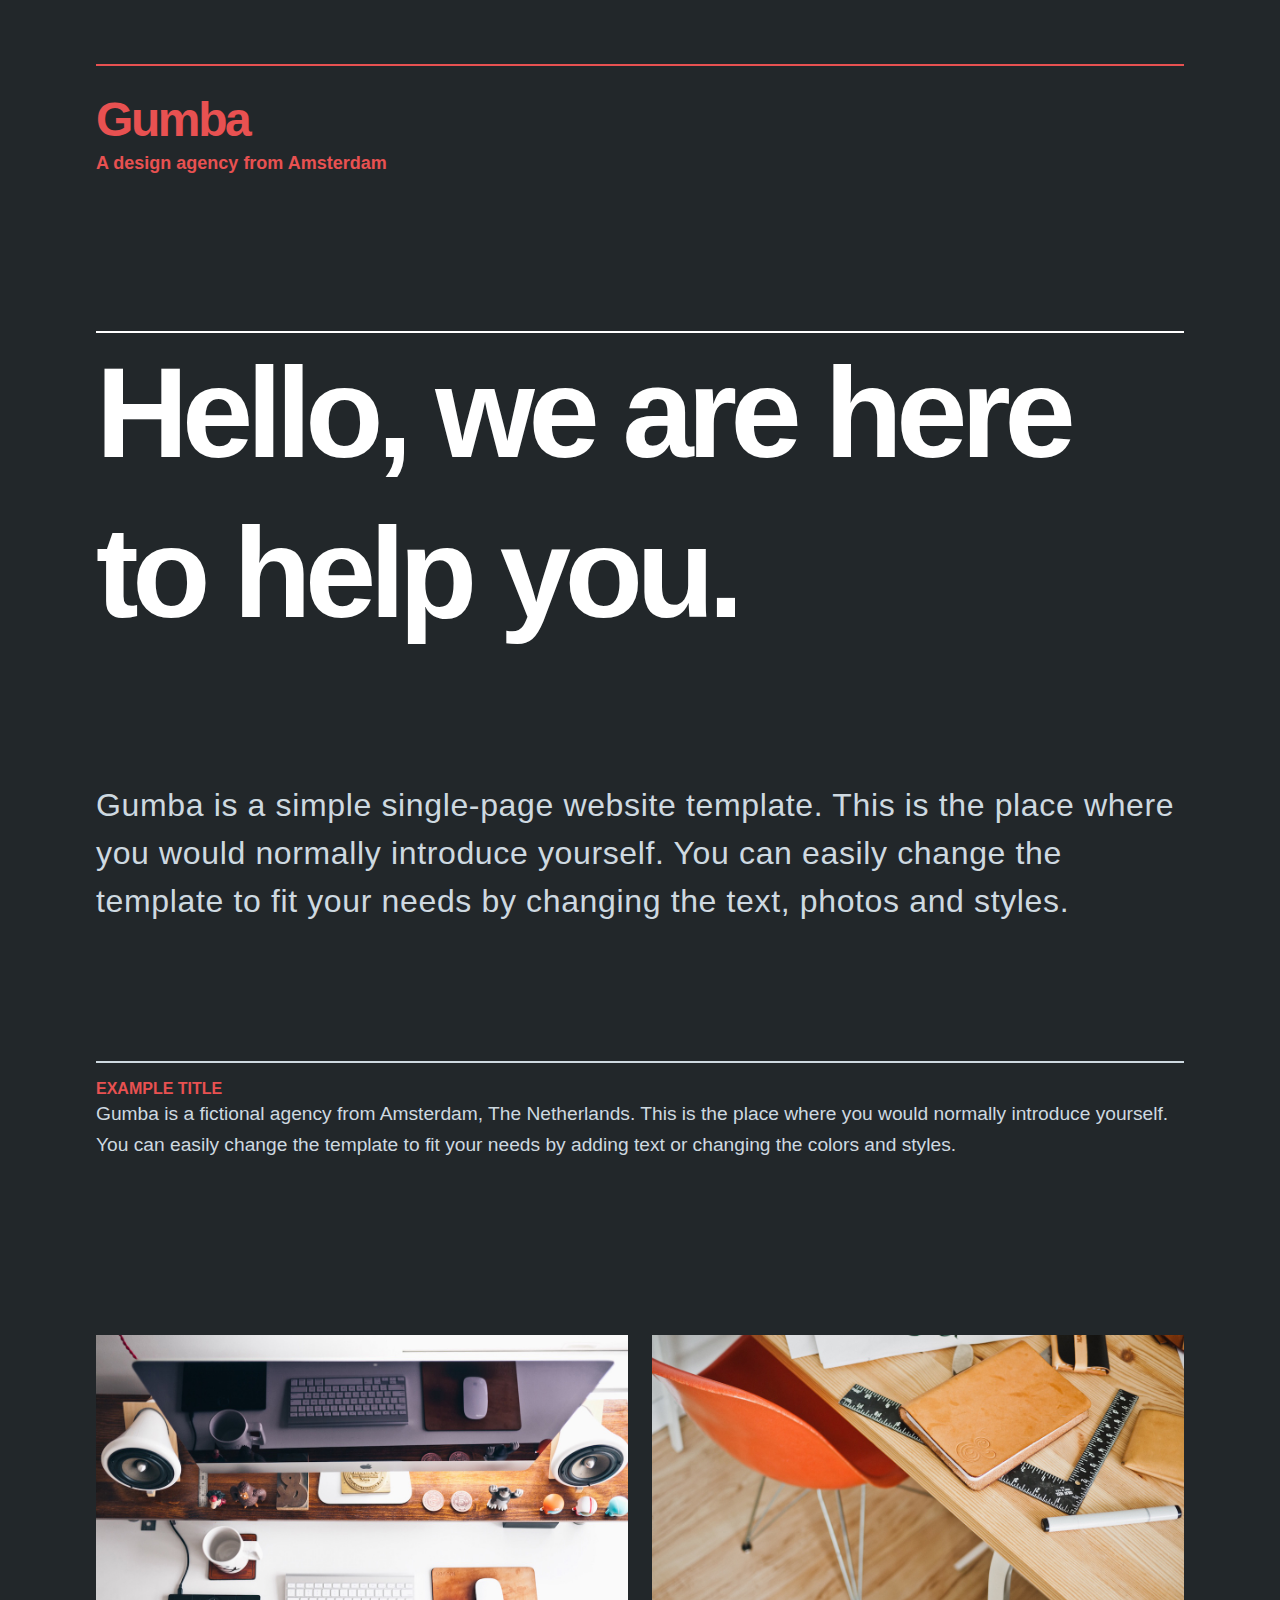
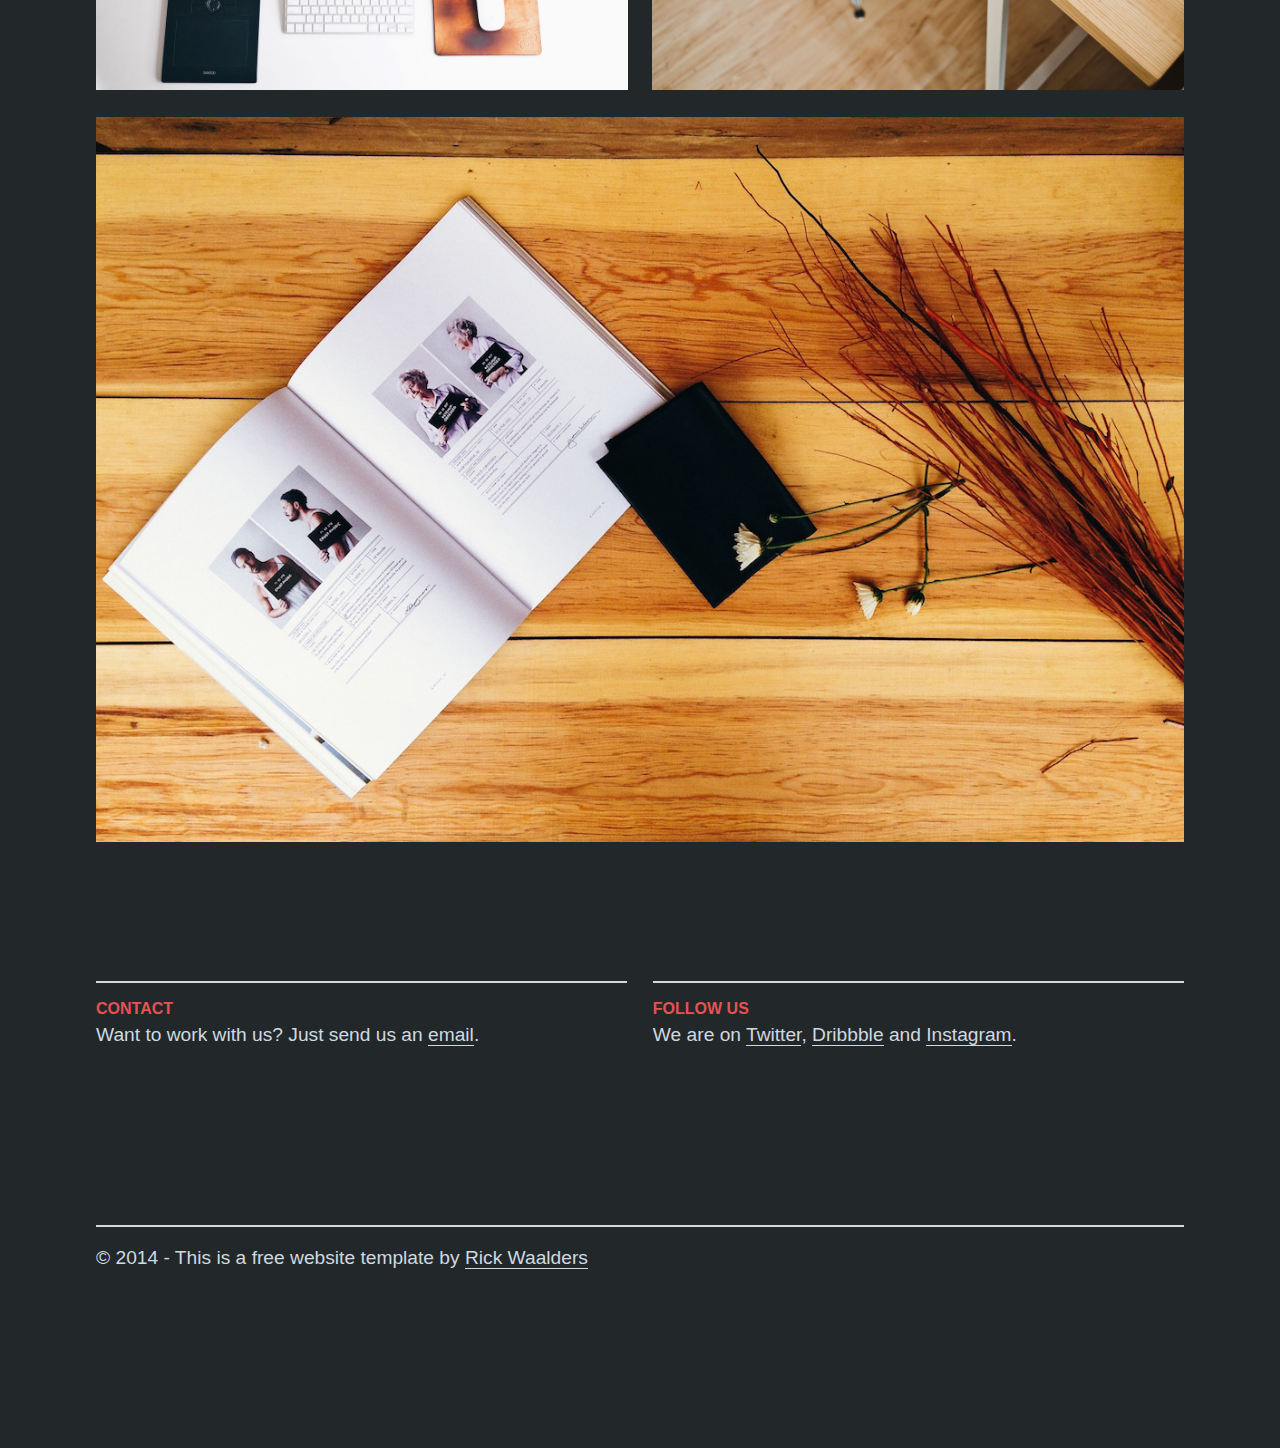
==== index.html @ 5d05beeb "testing out gh-pages" ====
<!doctype html>
<html>
<head>
	<meta charset="utf-8">
	<meta http-equiv="X-UA-Compatible" content="IE=edge">
	<meta name="viewport" content="width=device-width, initial-scale=1.0">

	<link rel="shortcut icon" href="img/favicon.ico"> 
	<link rel="stylesheet" href="css/vendor/fluidbox.min.css">
	<link rel="stylesheet" href="css/main.css">

	<title>Gumba Template</title>

</head>
<body>


	<header>

		<div id="logo-container">
			<div id="logo"><a href="/">Gumba</a></div>
			<div id="subtitle">A design agency from Amsterdam</div>
		</div>
<!-- 		<nav>
			<ul>
				<li><a href="#">Link 1</a></li>
				<li><a href="#">Link 2</a></li>
				<li><a href="#">Link 3</a></li> 
				<li><a href="mailto:your@address.com" class="bordered">Contact</a></li>
			</ul>
		</nav> -->

	</header>

	<div id="content">

		<section class="intro">
			<h1>Hello, <span class="nl"></span>we are here to help you.</h1>
			<p>
				Gumba is a simple single-page website template. This is the place where you would normally introduce yourself. You can easily change the template to fit your needs by changing the text, photos and styles.
			</p>
		</section>

		<section class="row">
			<div class="col-full">
				<h2>Example title</h2>
				<p>
					Gumba is a fictional agency from Amsterdam, The Netherlands. This is the place where you would normally introduce yourself. You can easily change the template to fit your needs by adding text or changing the colors and styles.
				</p>
			</div>
		</section>

		<section class="row">
			<div class="photo-grid">
				<a href="img/example-photo-b.jpg" rel="lightbox" class="col-2"><img src="img/example-photo-b.jpg" alt="Example photo"></a>
				<a href="img/example-photo-c.jpg" rel="lightbox" class="col-2"><img src="img/example-photo-c.jpg" alt="Example photo"></a>
				<a href="img/example-photo-a.jpg" rel="lightbox" class="col-1"><img src="img/example-photo-a.jpg" alt="Example photo"></a>
			</div>
		</section>


		<section class="row">
			<div class="col">
				<h2>Contact</h2>
				<p>
					Want to work with us? Just send us an <a href="mailto:#">email</a>.
				</p>
			</div>
			<div class="col">
				<h2>Follow us</h2>
				<p>
					We are on <a href="http://twitter.com/rickwaalders">Twitter</a>, <a href="http://dribbble.com/rickwaalders">Dribbble</a> and <a href="http://instagram.com/rickwaalders">Instagram</a>.
				</p>
			</div>
		</section>


		<section class="row">
			<div class="col-full">
				<p>
					© 2014 - This is a free website template by <a href="http://www.pixelsbyrick.com">Rick Waalders</a>
				</p>
			</div>
		</section>
 
	</div>

	<script src="//ajax.googleapis.com/ajax/libs/jquery/1.11.0/jquery.min.js"></script>
	<script>
	if (!window.jQuery) 
	{
	    document.write('<script src="js/vendor/jquery.1.11.min.js"><\/script>');
	}
	</script>

	<script src="js/vendor/jquery.fluidbox.min.js"></script>
	<script src="js/main.js"></script>

	<script>
	  (function(i,s,o,g,r,a,m){i['GoogleAnalyticsObject']=r;i[r]=i[r]||function(){
	  (i[r].q=i[r].q||[]).push(arguments)},i[r].l=1*new Date();a=s.createElement(o),
	  m=s.getElementsByTagName(o)[0];a.async=1;a.src=g;m.parentNode.insertBefore(a,m)
	  })(window,document,'script','//www.google-analytics.com/analytics.js','ga');

	  ga('create', 'YOUR_GOOGLE_ANALYTICS_ID', 'auto');
	  ga('send', 'pageview');

	</script>

</body>
</html>
---- css/vendor/fluidbox.min.css ----
.fluidbox{outline:0}.hidden{display:none}.fluidbox-overlay{background-color:rgba(255,255,255,.85);cursor:pointer;cursor:-webkit-zoom-out;cursor:-moz-zoom-out;opacity:0;position:fixed;top:0;left:0;bottom:0;right:0;transition:all .25s ease-in-out}.fluidbox-wrap{background-position:center center;background-size:cover;margin:0 auto;position:relative;transition:all .25s ease-in-out}.fluidbox-ghost{background-size:cover;background-position:center center;position:absolute;transition:all .25s ease-in-out}.fluidbox-closed .fluidbox-ghost{-webkit-transition-property:top,left,opacity,-webkit-transform;-moz-transition-property:top,left,opacity,-moz-transform;-o-transition-property:top,left,opacity,-o-transform;transition-property:top,left,opacity,transform;transition-delay:0,0,.25s,0}.fluidbox-closed .fluidbox-wrap img{transition-property:opacity;transition-delay:.25s;transition-duration:0s}
---- css/main.css ----
html, body, div, span, object, iframe,
h1, h2, h3, h4, h5, h6, p, blockquote, pre,
abbr, address, cite, code,
del, dfn, em, img, ins, kbd, q, samp,
small, strong, sub, sup, var,
b, i,
dl, dt, dd, ol, ul, li,
fieldset, form, label, legend,
table, caption, tbody, tfoot, thead, tr, th, td,
article, aside, canvas, details, figcaption, figure,
footer, header, hgroup, menu, nav, section, summary,
time, mark, audio, video {
  margin: 0;
  padding: 0;
  border: 0;
  outline: 0;
  vertical-align: baseline;
  background: transparent;
}

html, body {
  font-size: 100%;
}

article, aside, details, figcaption, figure, footer, header, hgroup, nav, section {
  display: block;
}

audio, canvas, video {
  display: inline-block;
}

audio:not([controls]) {
  display: none;
}

[hidden] {
  display: none;
}

html {
  font-size: 100%;
  -webkit-text-size-adjust: 100%;
  -ms-text-size-adjust: 100%;
}

html, button, input, select, textarea {
  font-family: sans-serif;
}

a:focus {
  outline: thin dotted;
  outline: 5px auto -webkit-focus-ring-color;
  outline-offset: -2px;
}
a:hover, a:active {
  outline: 0;
}

abbr[title] {
  border-bottom: 1px dotted;
}

b, strong {
  font-weight: bold;
}

blockquote {
  margin: 1em 40px;
}

dfn {
  font-style: italic;
}

mark {
  background: #ff0;
  color: #000;
}

pre, code, kbd, samp {
  font-family: monospace, serif;
  _font-family: 'courier new', monospace;
  font-size: 1em;
}

pre {
  white-space: pre;
  white-space: pre-wrap;
  word-wrap: break-word;
}

blockquote, q {
  quotes: none;
}
blockquote:before, blockquote:after, q:before, q:after {
  content: '';
  content: none;
}

small {
  font-size: 75%;
}

sub, sup {
  font-size: 75%;
  line-height: 0;
  position: relative;
  vertical-align: baseline;
}

sup {
  top: -0.5em;
}

sub {
  bottom: -0.25em;
}

nav ul, nav ol {
  list-style: none;
  list-style-image: none;
}

img {
  border: 0;
  height: auto;
  max-width: 100%;
  -ms-interpolation-mode: bicubic;
}

svg:not(:root) {
  overflow: hidden;
}

fieldset {
  border: 1px solid #c0c0c0;
  margin: 0 2px;
  padding: 0.35em 0.625em 0.75em;
}

legend {
  border: 0;
  padding: 0;
  white-space: normal;
}

button, input, select, textarea {
  font-size: 100%;
  margin: 0;
  vertical-align: baseline;
}

button, input {
  line-height: normal;
}

button, input[type="button"], input[type="reset"], input[type="submit"] {
  cursor: pointer;
  -webkit-appearance: button;
}

button[disabled], input[disabled] {
  cursor: default;
}

input[type="checkbox"], input[type="radio"] {
  box-sizing: border-box;
  padding: 0;
}

input[type="search"] {
  -webkit-appearance: textfield;
  -moz-box-sizing: content-box;
  -webkit-box-sizing: content-box;
  box-sizing: content-box;
}

input[type="search"]::-webkit-search-decoration, input[type="search"]::-webkit-search-cancel-button {
  -webkit-appearance: none;
}

button::-moz-focus-inner, input::-moz-focus-inner {
  border: 0;
  padding: 0;
}

textarea {
  overflow: auto;
  vertical-align: top;
}

table {
  border-collapse: collapse;
  border-spacing: 0;
}

/* Neat 1.7.0
 * http://neat.bourbon.io
 * Copyright 2012-2014 thoughtbot, inc.
 * MIT License */
html {
  -webkit-box-sizing: border-box;
  -moz-box-sizing: border-box;
  box-sizing: border-box;
}

*, *:before, *:after {
  -webkit-box-sizing: inherit;
  -moz-box-sizing: inherit;
  box-sizing: inherit;
}

body {
  -webkit-font-feature-settings: "kern", "liga", "frac", "pnum";
  -moz-font-feature-settings: "kern", "liga", "frac", "pnum";
  -ms-font-feature-settings: "kern", "liga", "frac", "pnum";
  font-feature-settings: "kern", "liga", "frac", "pnum";
  -webkit-font-smoothing: antialiased;
  text-rendering: optimizeLegibility;
  background-color: #22272a;
  color: #ced9e0;
  font-family: "font-family: " Helvetica Neue ",Helvetica,Arial,sans-serif";
  font-size: 1em;
  line-height: 1.5;
}

h1,
h2,
h3,
h4,
h5,
h6 {
  font-family: "font-family: " Helvetica Neue ",Helvetica,Arial,sans-serif";
  line-height: 1.25;
  margin: 0;
  color: #fff;
}

h1 {
  font-size: 2.25em;
}

h2 {
  font-size: 2em;
}

h3 {
  font-size: 1.75em;
}

h4 {
  font-size: 1.5em;
}

h5 {
  font-size: 1.25em;
}

h6 {
  font-size: 1em;
}

p {
  margin: 0 0 0.75em;
  font-family: "font-family: " Helvetica Neue ",Helvetica,Arial,sans-serif";
}

a {
  -webkit-transition: color 0.1s linear;
  -moz-transition: color 0.1s linear;
  transition: color 0.1s linear;
  color: #ced9e0;
  text-decoration: none;
}
a:hover {
  color: #9fb5c2;
  border-color: #9fb5c2;
}
a:active, a:focus {
  color: #9fb5c2;
  border-color: #9fb5c2;
  outline: none;
}

header {
  color: #fff;
}

hr {
  border-bottom: 1px solid #ddd;
  border-left: none;
  border-right: none;
  border-top: none;
  margin: 1.5em 0;
}

img,
picture {
  margin: 0;
  max-width: 100%;
}

blockquote {
  border-left: 2px solid #ddd;
  color: #fdfdfe;
  margin: 1.5em 0;
  padding-left: 0.75em;
}

cite {
  color: white;
  font-style: italic;
}
cite:before {
  content: "\2014 \00A0";
}

body {
  padding-left: 1em;
  padding-right: 1em;
}

a {
  border-bottom: 1px solid #ced9e0;
}

a:hover {
  color: #e85151;
}

header {
  max-width: 68em;
  margin-left: auto;
  margin-right: auto;
  margin-top: 4em;
  border-top: 2px solid #e85151;
  opacity: 0;
  -webkit-transform: translateY(50px);
  -moz-transform: translateY(50px);
  -ms-transform: translateY(50px);
  -o-transform: translateY(50px);
  transform: translateY(50px);
  -webkit-transition: all 1200ms ease;
  -moz-transition: all 1200ms ease;
  transition: all 1200ms ease;
  -webkit-transition-delay: 50ms;
  -moz-transition-delay: 50ms;
  transition-delay: 50ms;
}
header:after {
  content: "";
  display: table;
  clear: both;
}
@media screen and (max-width: 540px) {
  header {
    margin-top: 2em;
  }
}
header #logo-container {
  float: left;
  display: block;
  margin-right: 2.35765%;
  width: 48.82117%;
}
header #logo-container:last-child {
  margin-right: 0;
}
@media screen and (max-width: 540px) {
  header #logo-container {
    float: left;
    display: block;
    margin-right: 7.42297%;
    width: 100%;
  }
  header #logo-container:last-child {
    margin-right: 0;
  }
}
header #logo-container #logo {
  padding-top: 0.5em;
  font-weight: bold;
  font-size: 48px;
  line-height: 60px;
  letter-spacing: -0.05em;
  float: none;
}
header #logo-container #subtitle {
  color: #e85151;
  font-weight: bold;
  font-size: 18px;
}
header a {
  color: #e85151;
  text-decoration: none;
  border: none;
}
header a:hover {
  color: #d11c1c;
  border-color: #d11c1c;
}
header a:active, header a:focus {
  color: #d11c1c;
  border-color: #d11c1c;
}
header nav {
  text-align: right;
  float: left;
  display: block;
  margin-right: 2.35765%;
  width: 74.41059%;
}
header nav:last-child {
  margin-right: 0;
}
@media screen and (max-width: 540px) {
  header nav {
    text-align: left;
    margin-top: 1em;
    float: left;
    display: block;
    margin-right: 7.42297%;
    width: 100%;
  }
  header nav:last-child {
    margin-right: 0;
  }
}
header nav ul {
  padding-top: 0.5em;
  line-height: 60px;
}
header nav ul li {
  display: inline-block;
  margin-left: 1em;
}
@media screen and (max-width: 540px) {
  header nav ul li {
    margin-left: 0;
    margin-right: 1em;
  }
}
header nav ul li a {
  font-weight: bold;
}
header nav ul li a.bordered {
  border-radius: 0.2em;
  padding: 0.4em;
  padding-left: 0.8em;
  padding-right: 0.8em;
  border: 2px solid #e85151;
}

#content {
  max-width: 68em;
  margin-left: auto;
  margin-right: auto;
  padding-bottom: 2em;
  opacity: 0;
  -webkit-transform: translateY(50px);
  -moz-transform: translateY(50px);
  -ms-transform: translateY(50px);
  -o-transform: translateY(50px);
  transform: translateY(50px);
  -webkit-transition: all 1200ms ease;
  -moz-transition: all 1200ms ease;
  transition: all 1200ms ease;
  -webkit-transition-delay: 350ms;
  -moz-transition-delay: 350ms;
  transition-delay: 350ms;
}
#content:after {
  content: "";
  display: table;
  clear: both;
}
#content section.intro {
  max-width: 68em;
  margin-left: auto;
  margin-right: auto;
  margin-bottom: 5em;
}
#content section.intro:after {
  content: "";
  display: table;
  clear: both;
}
@media screen and (max-width: 540px) {
  #content section.intro {
    margin-bottom: 1em;
  }
}
#content section.intro h1 {
  font-size: 8em;
  border-top: 2px solid #fff;
  letter-spacing: -0.05em;
  margin-top: 1.2em;
  margin-bottom: 1em;
}
@media screen and (max-width: 540px) {
  #content section.intro h1 {
    font-size: 4em;
    line-height: 1.2em;
    padding-top: 0.4em;
  }
}
#content section.intro h1 span.nl {
  display: none;
}
@media screen and (max-width: 540px) {
  #content section.intro h1 span.nl {
    display: block;
  }
}
#content section.intro p {
  font-size: 2.0em;
  line-height: 1.5em;
  letter-spacing: 0.02em;
}
#content section.row {
  max-width: 68em;
  margin-left: auto;
  margin-right: auto;
  padding-top: 2em;
  padding-bottom: 5em;
}
#content section.row:after {
  content: "";
  display: table;
  clear: both;
}
#content section.row h2 {
  text-transform: uppercase;
  font-size: 1.0em;
  font-weight: bold;
  color: #e85151;
  margin-bottom: 0.05em;
}
#content section.row p {
  font-size: 1.2em;
  line-height: 1.6em;
}
#content section.row .col, #content section.row .col-full {
  float: left;
  display: block;
  margin-right: 2.35765%;
  width: 48.82117%;
  border-top: 2px solid #ced9e0;
  padding-top: 1em;
  padding-bottom: 3em;
}
#content section.row .col:last-child, #content section.row .col-full:last-child {
  margin-right: 0;
}
@media screen and (max-width: 540px) {
  #content section.row .col, #content section.row .col-full {
    float: left;
    display: block;
    margin-right: 7.42297%;
    width: 100%;
  }
  #content section.row .col:last-child, #content section.row .col-full:last-child {
    margin-right: 0;
  }
}
#content section.row .col-full {
  float: left;
  display: block;
  margin-right: 2.35765%;
  width: 100%;
}
#content section.row .col-full:last-child {
  margin-right: 0;
}
@media screen and (max-width: 540px) {
  #content section.row .col-full {
    float: left;
    display: block;
    margin-right: 7.42297%;
    width: 100%;
  }
  #content section.row .col-full:last-child {
    margin-right: 0;
  }
}
#content .photo-grid {
  display: -webkit-box;
  display: -moz-box;
  display: box;
  display: -webkit-flex;
  display: -moz-flex;
  display: -ms-flexbox;
  display: flex;
  -webkit-flex-flow: row wrap;
  -moz-flex-flow: row wrap;
  flex-flow: row wrap;
  -webkit-box-pack: justify;
  -moz-box-pack: justify;
  box-pack: justify;
  -webkit-justify-content: space-between;
  -moz-justify-content: space-between;
  -ms-justify-content: space-between;
  -o-justify-content: space-between;
  justify-content: space-between;
  -ms-flex-pack: justify;
}
#content .photo-grid a {
  margin-bottom: 20px;
  border: none;
  text-decoration: none;
}
#content .photo-grid a.col-1 {
  width: 100%;
}
#content .photo-grid a.col-2 {
  width: 49%;
  width: calc(50% - 12px);
}
#content .photo-grid a.col-3 {
  width: 32%;
  width: calc(33.33333% - 16px);
}
@media screen and (max-width: 540px) {
  #content .photo-grid a {
    margin-bottom: 10px;
  }
  #content .photo-grid a.col-2 {
    width: 49%;
    width: calc(50% - 7px);
  }
}

.loaded header {
  -webkit-transform: none;
  -moz-transform: none;
  -ms-transform: none;
  -o-transform: none;
  transform: none;
  opacity: 1;
}
.loaded #content {
  -webkit-transform: none;
  -moz-transform: none;
  -ms-transform: none;
  -o-transform: none;
  transform: none;
  opacity: 1;
}

/*# sourceMappingURL=main.css.map */
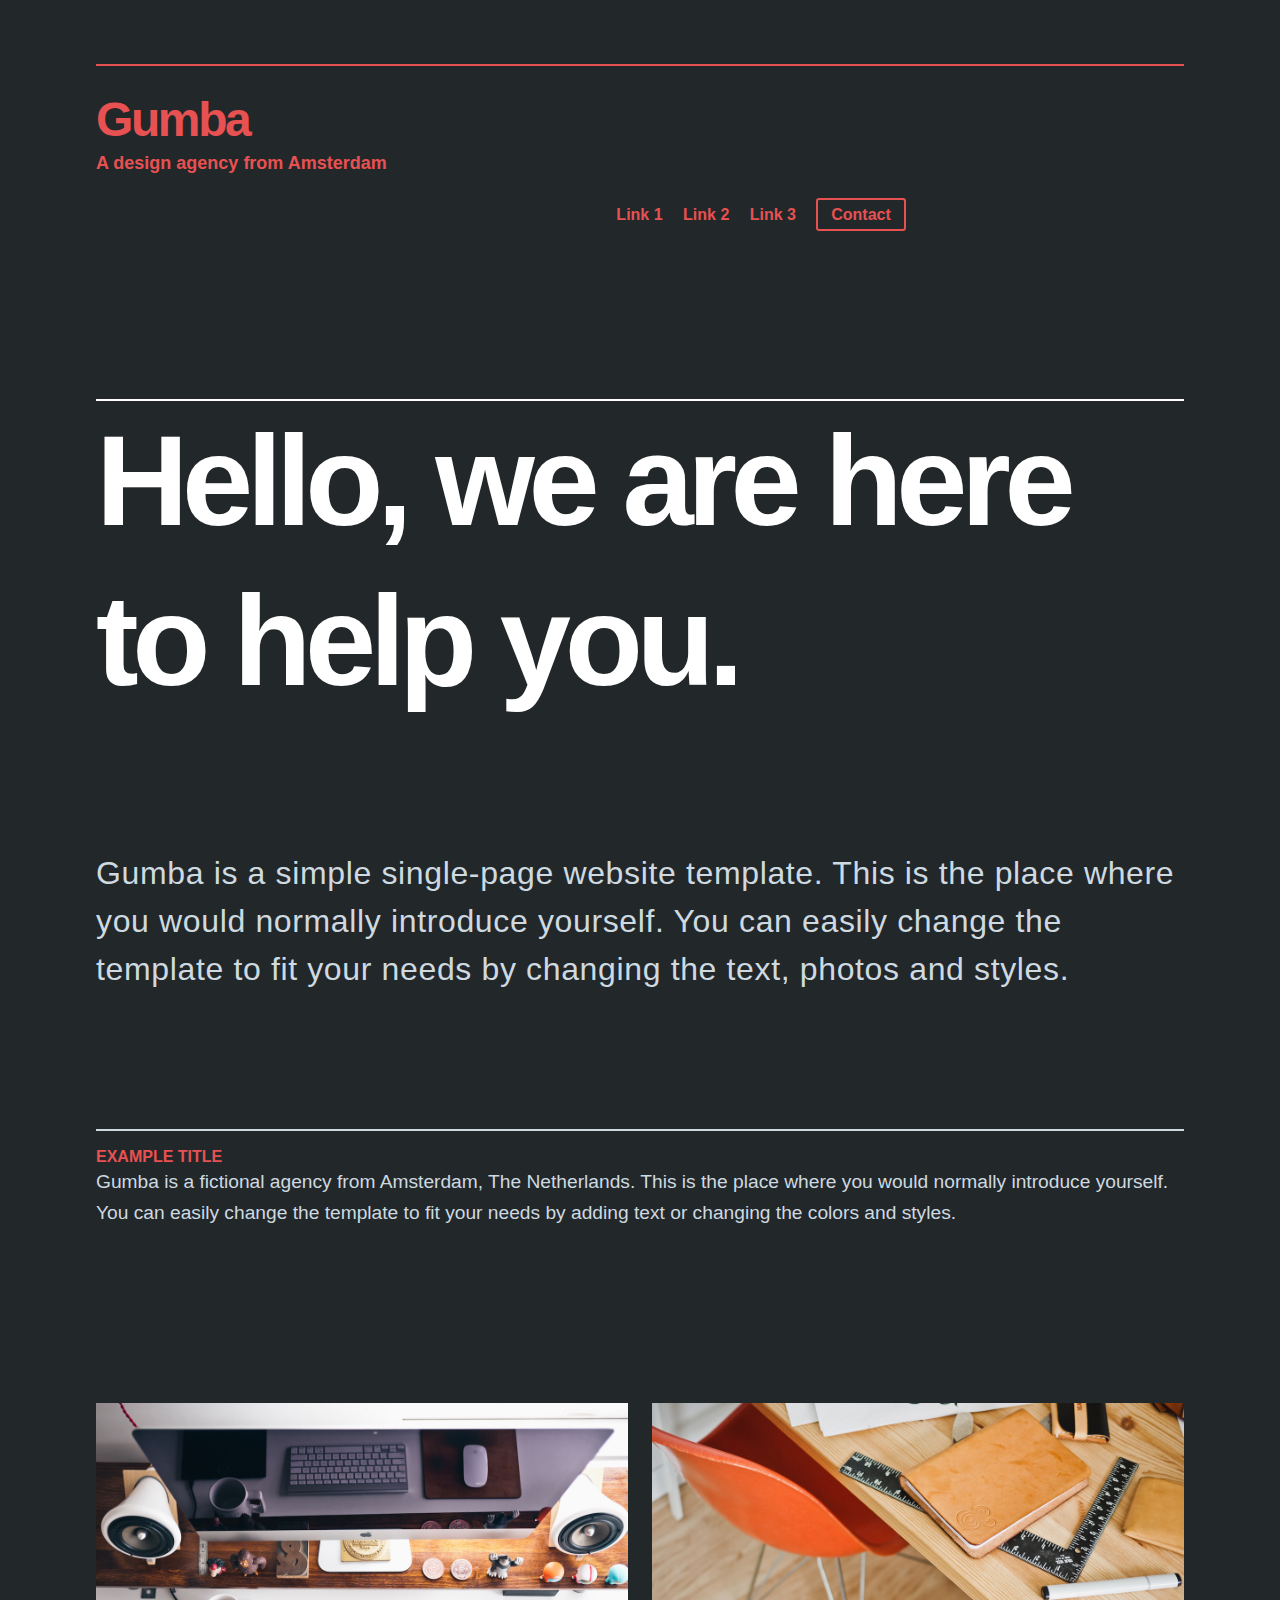
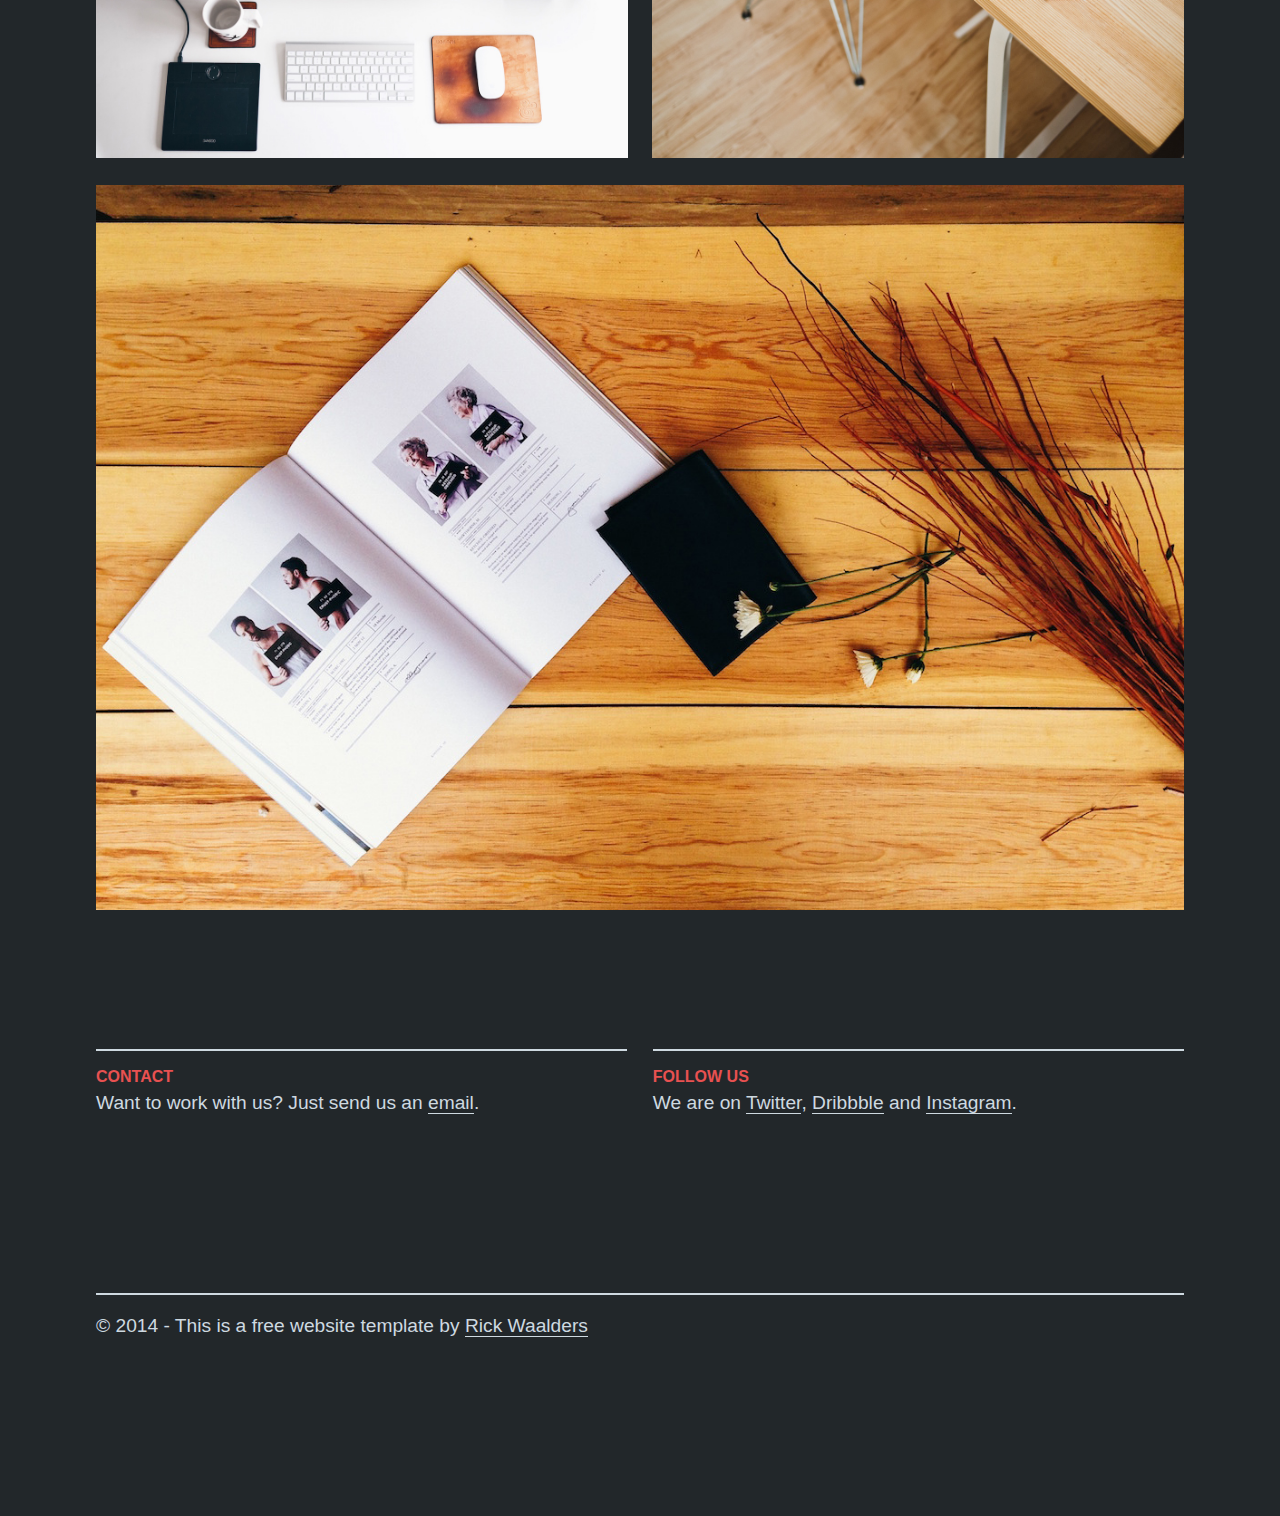
==== commit 57e57b30: "testing changes" ====
--- a/index.html
+++ b/index.html
@@ -21,14 +21,14 @@
 			<div id="logo"><a href="/">Gumba</a></div>
 			<div id="subtitle">A design agency from Amsterdam</div>
 		</div>
-<!-- 		<nav>
+ 		<nav>
 			<ul>
 				<li><a href="#">Link 1</a></li>
 				<li><a href="#">Link 2</a></li>
 				<li><a href="#">Link 3</a></li> 
 				<li><a href="mailto:your@address.com" class="bordered">Contact</a></li>
 			</ul>
-		</nav> -->
+		</nav>
 
 	</header>
 
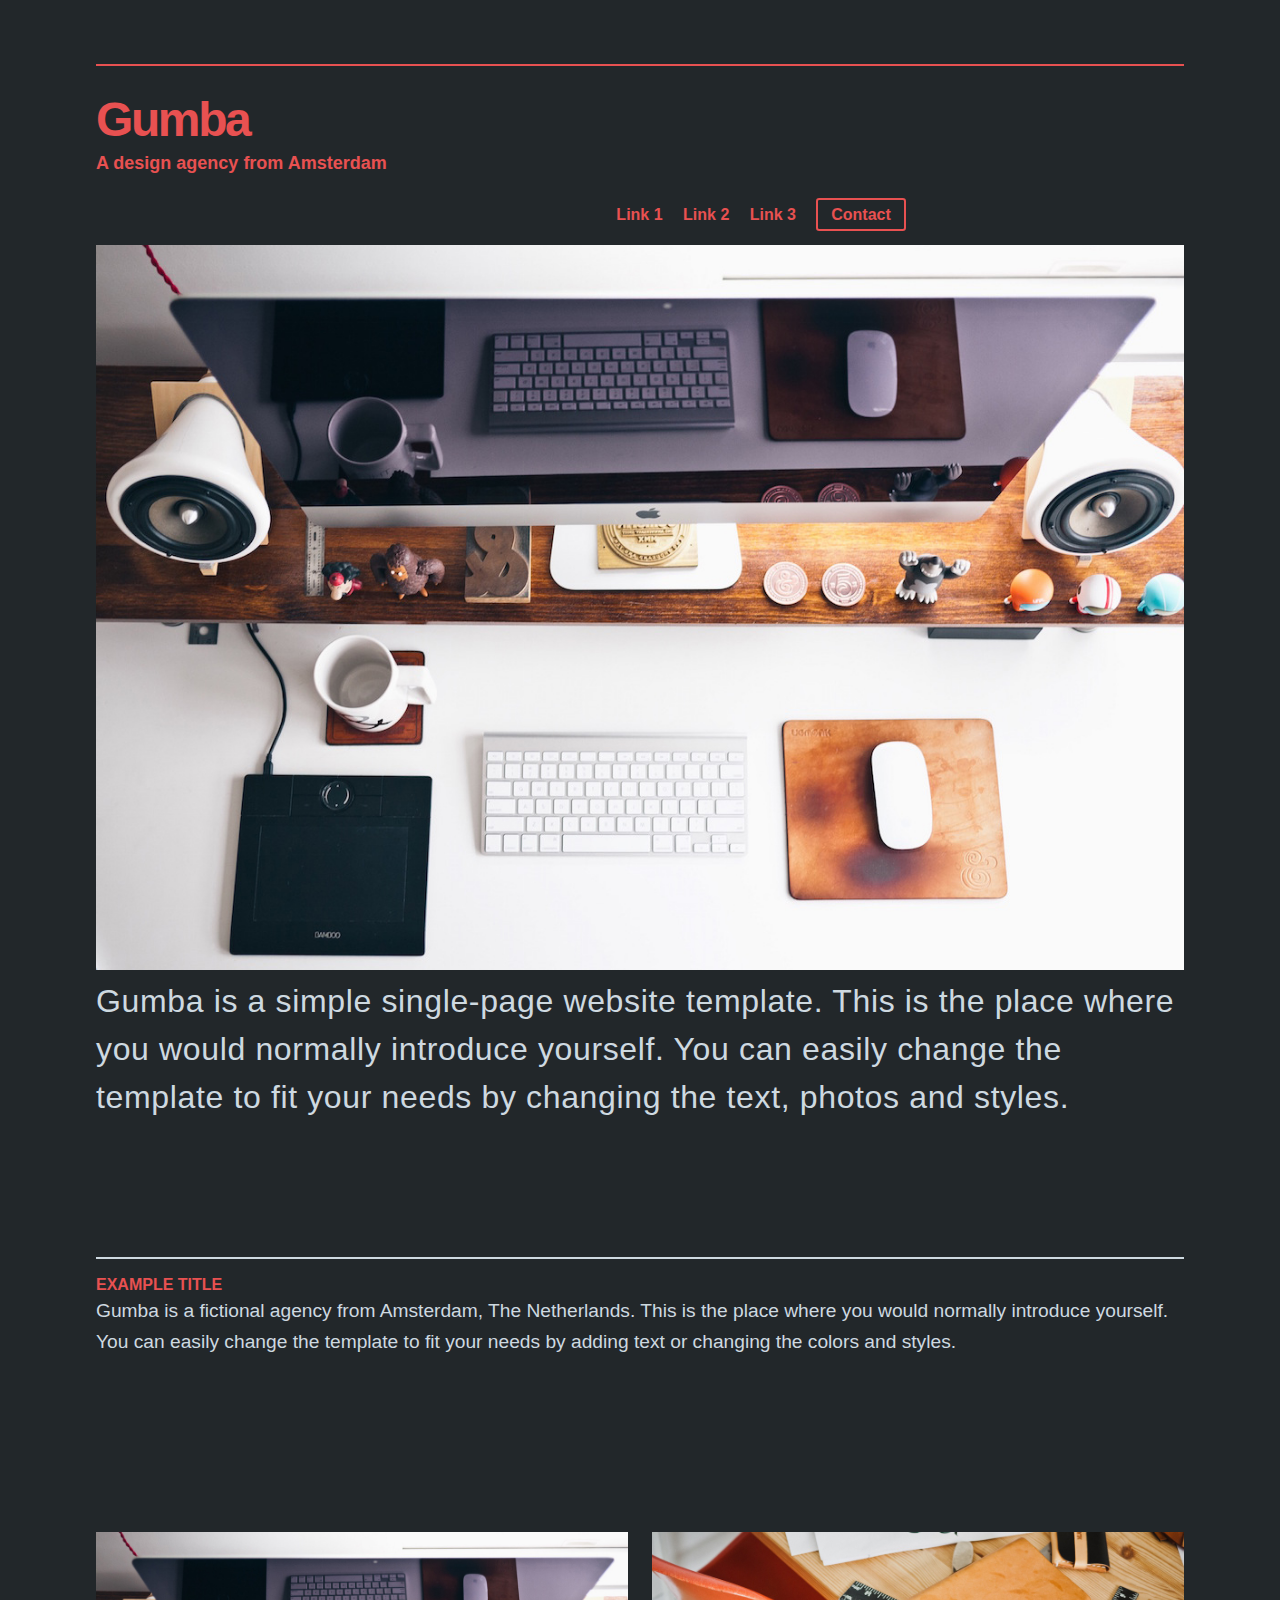
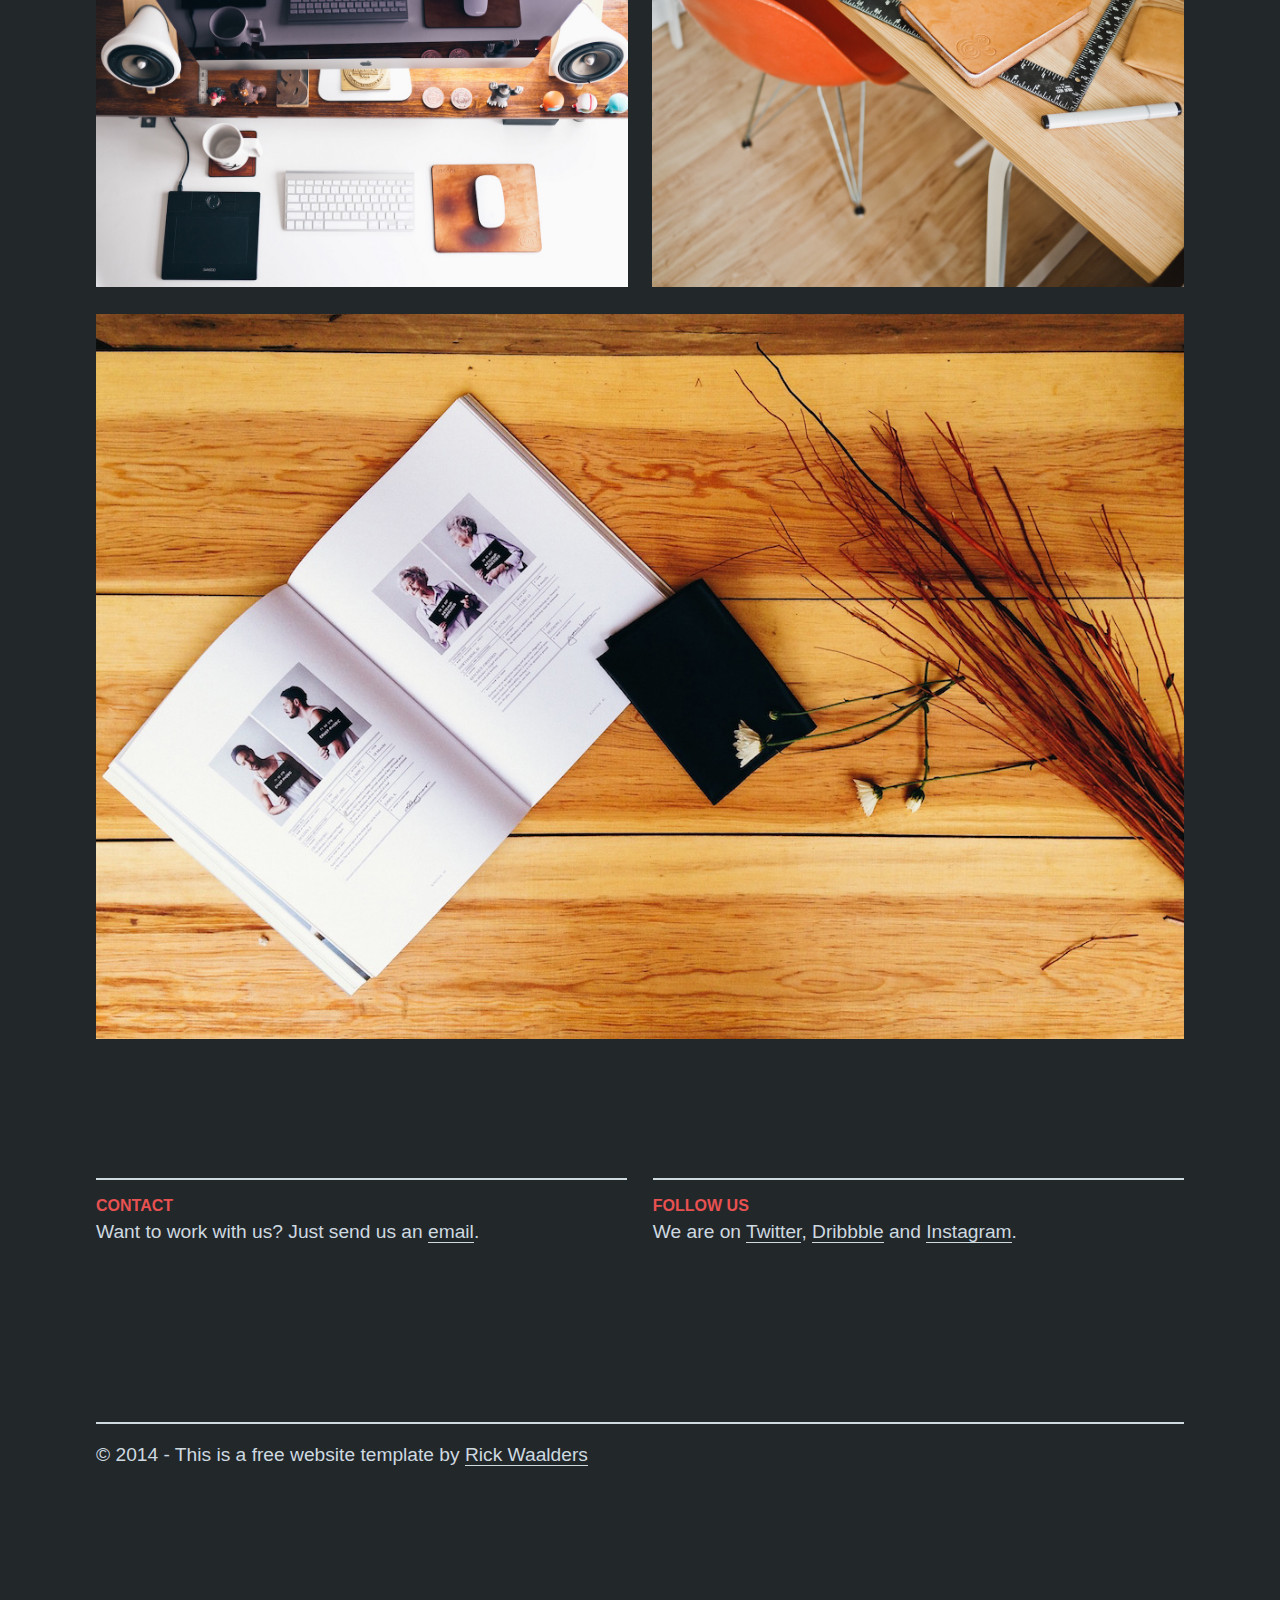
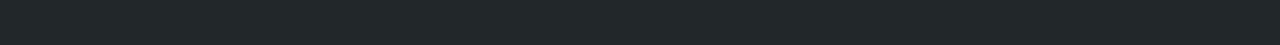
==== commit 89f83cd7: "changes" ====
--- a/index.html
+++ b/index.html
@@ -35,7 +35,7 @@
 	<div id="content">
 
 		<section class="intro">
-			<h1>Hello, <span class="nl"></span>we are here to help you.</h1>
+			<a href="img/example-photo-b.jpg" rel="lightbox" class="col-2"><img src="img/example-photo-b.jpg" alt="Example photo"></a>
 			<p>
 				Gumba is a simple single-page website template. This is the place where you would normally introduce yourself. You can easily change the template to fit your needs by changing the text, photos and styles.
 			</p>
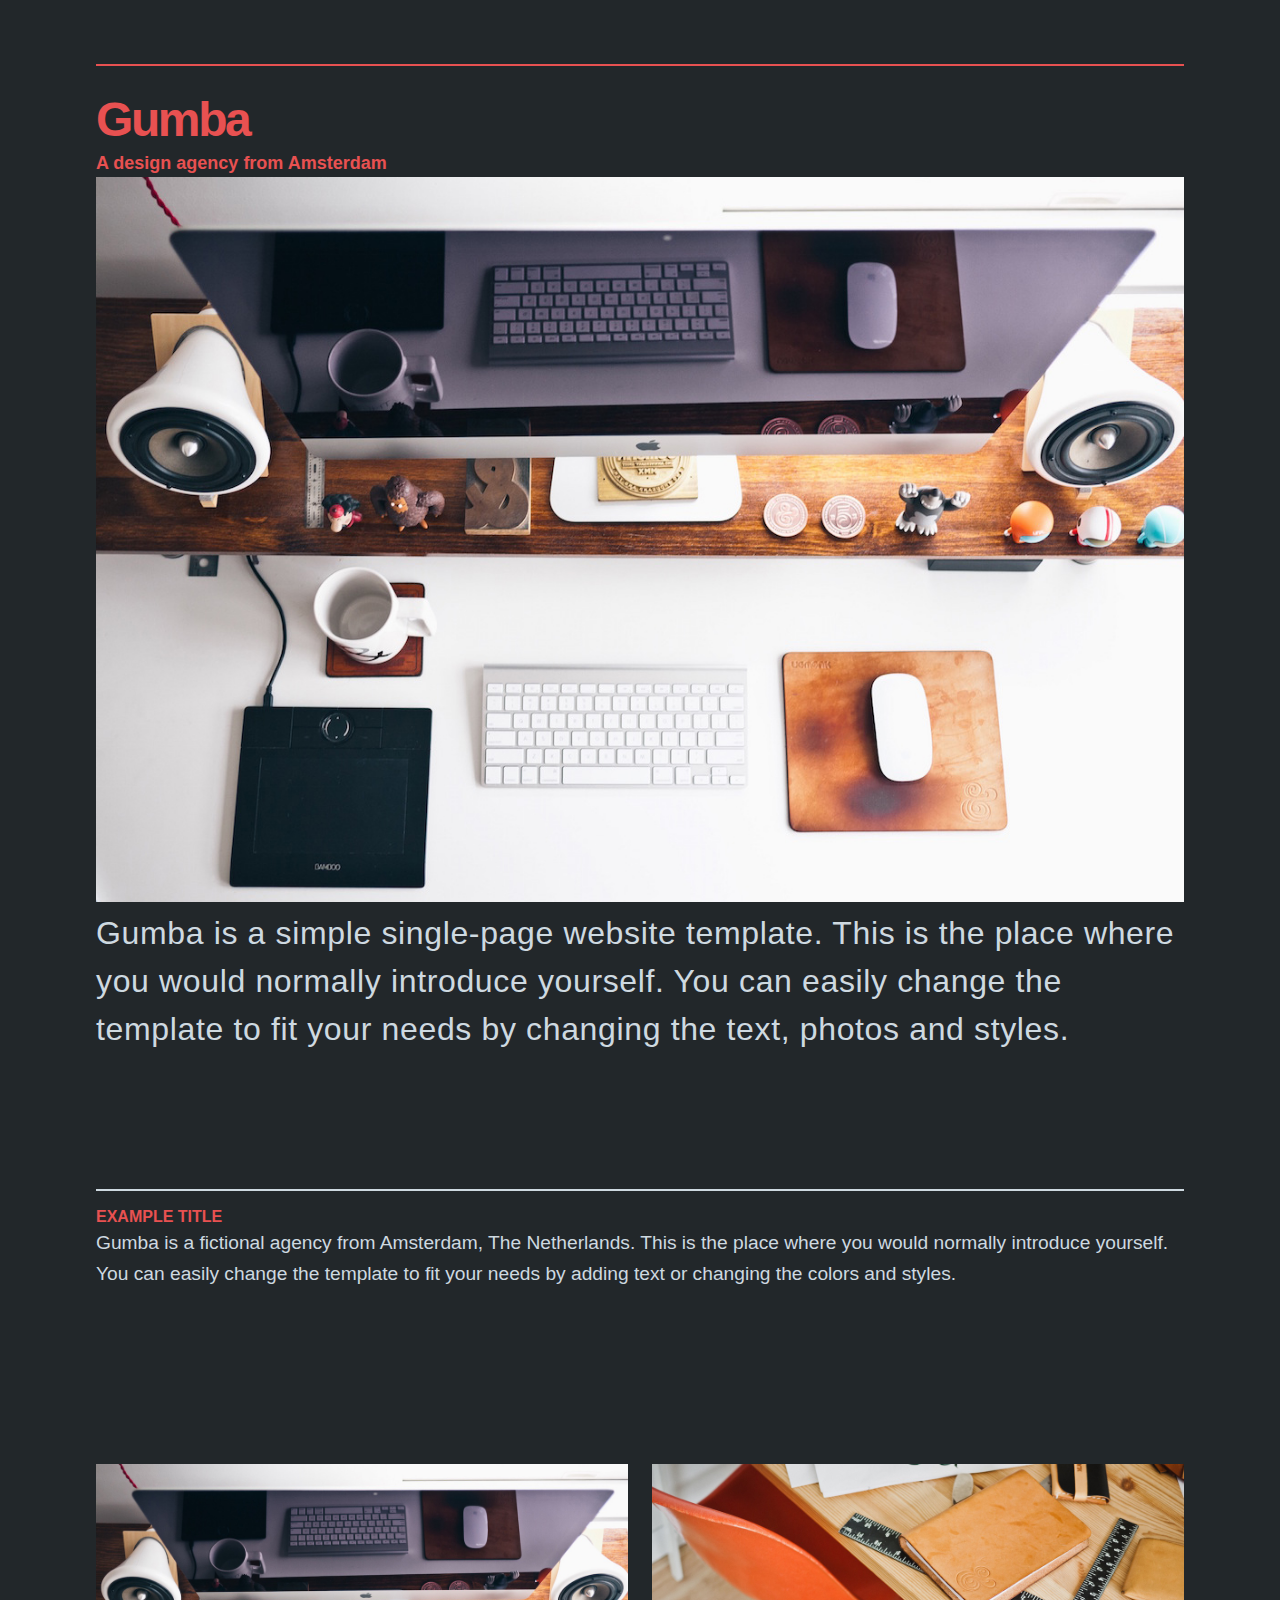
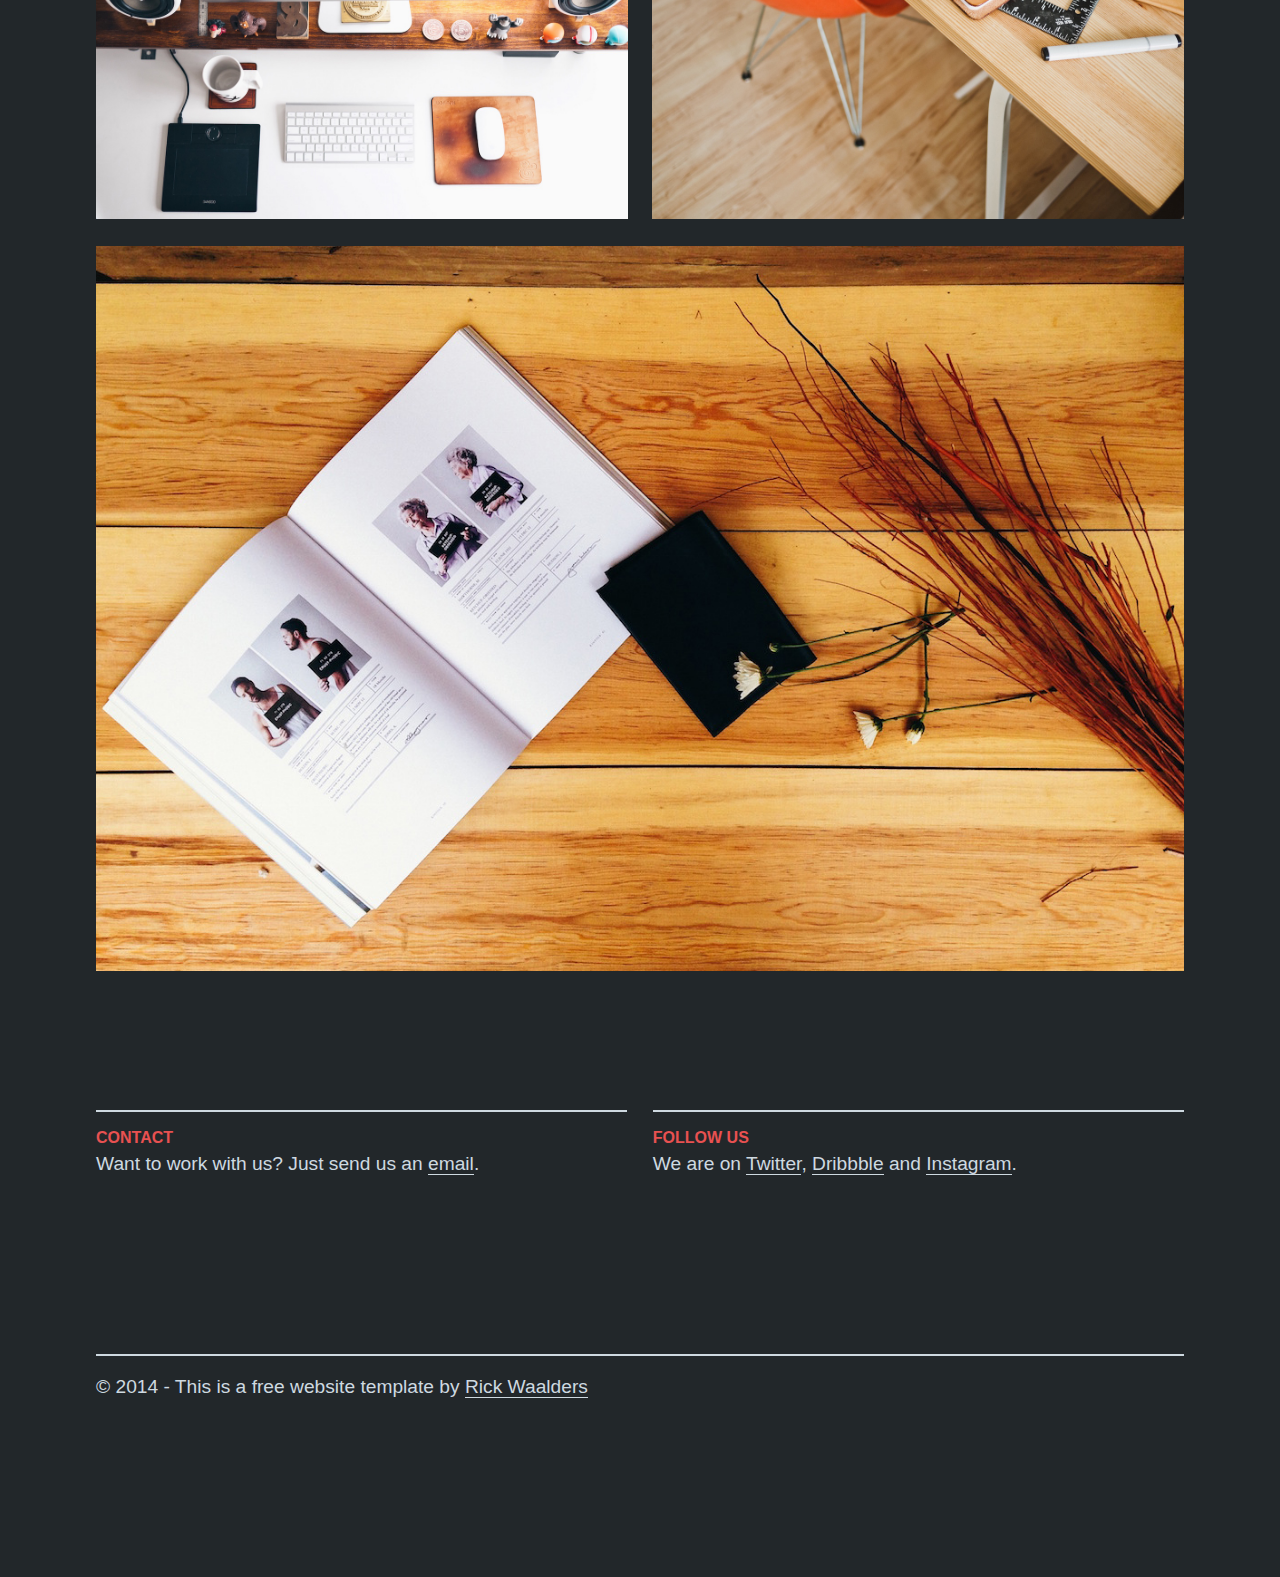
==== commit 8339b448: "removing nav bar" ====
--- a/index.html
+++ b/index.html
@@ -21,14 +21,14 @@
 			<div id="logo"><a href="/">Gumba</a></div>
 			<div id="subtitle">A design agency from Amsterdam</div>
 		</div>
- 		<nav>
+<!-- 		<nav>
 			<ul>
 				<li><a href="#">Link 1</a></li>
 				<li><a href="#">Link 2</a></li>
 				<li><a href="#">Link 3</a></li> 
 				<li><a href="mailto:your@address.com" class="bordered">Contact</a></li>
 			</ul>
-		</nav>
+		</nav> -->
 
 	</header>
 
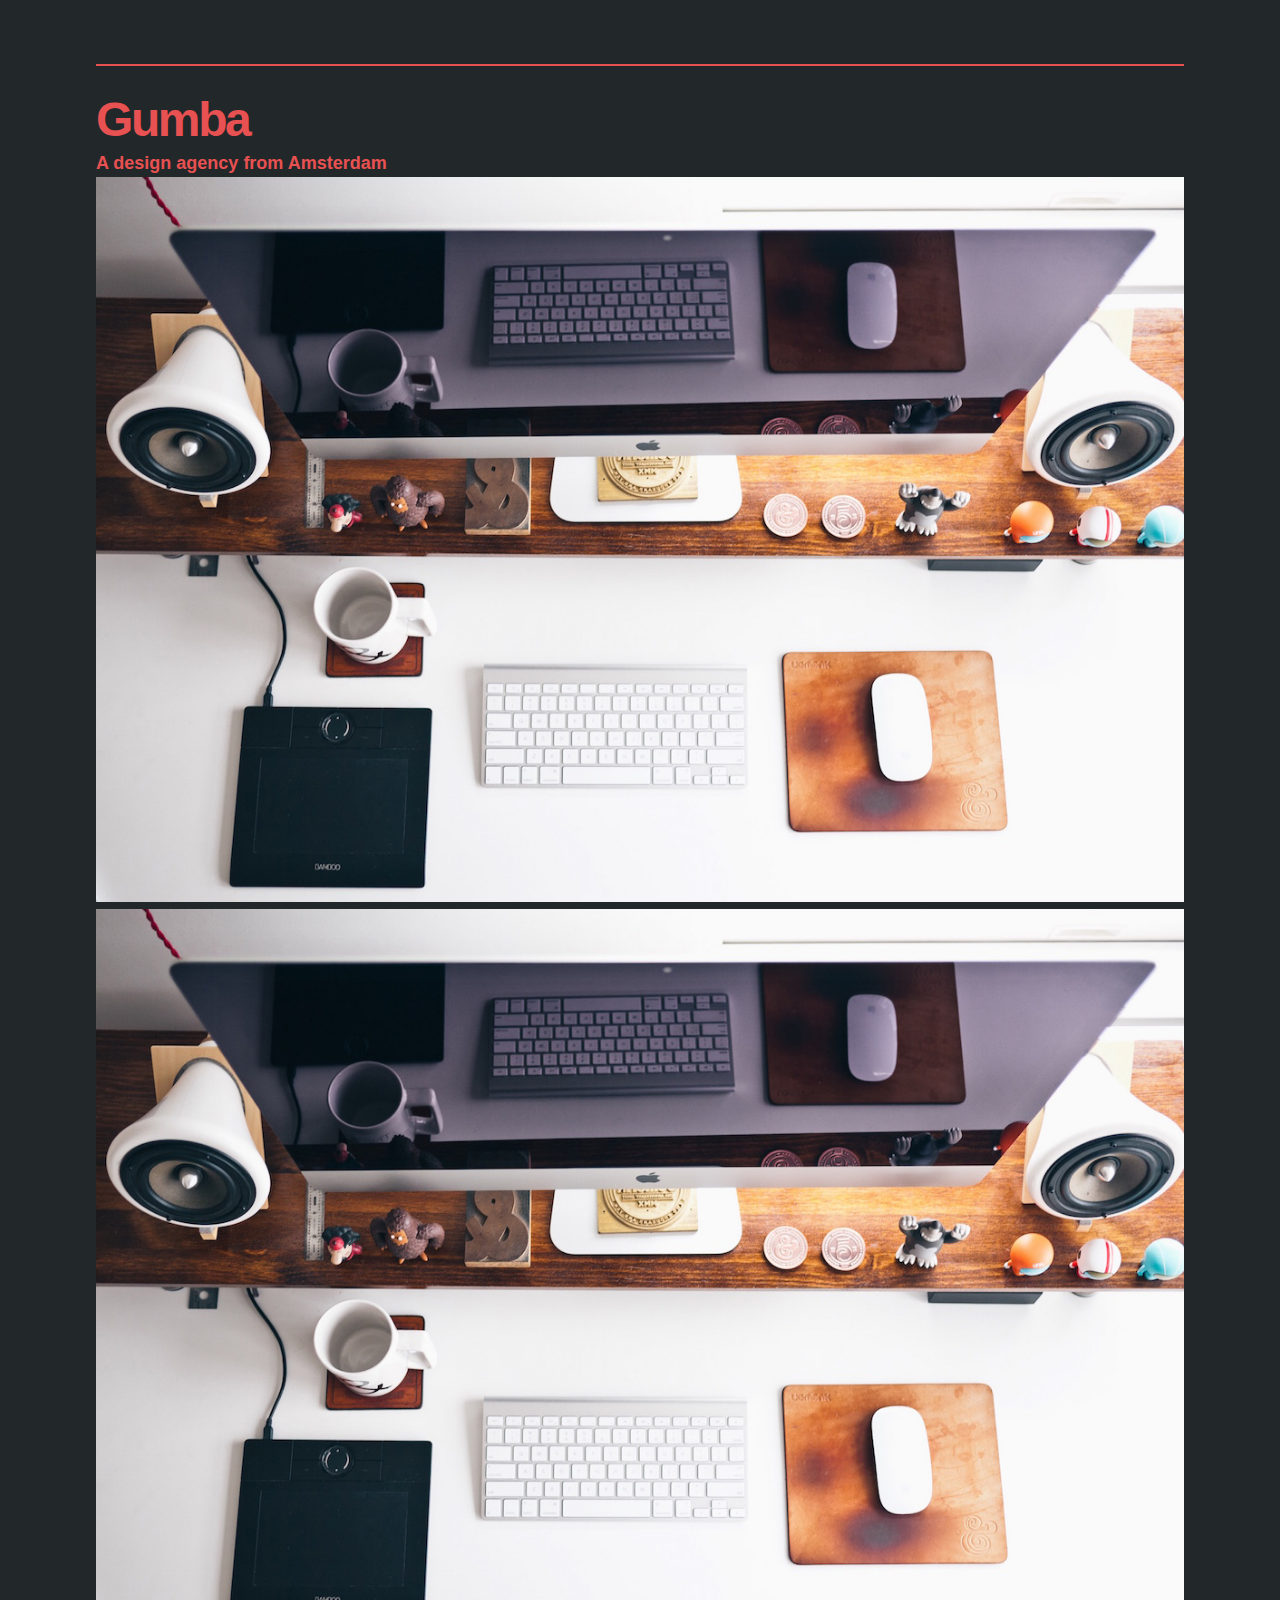
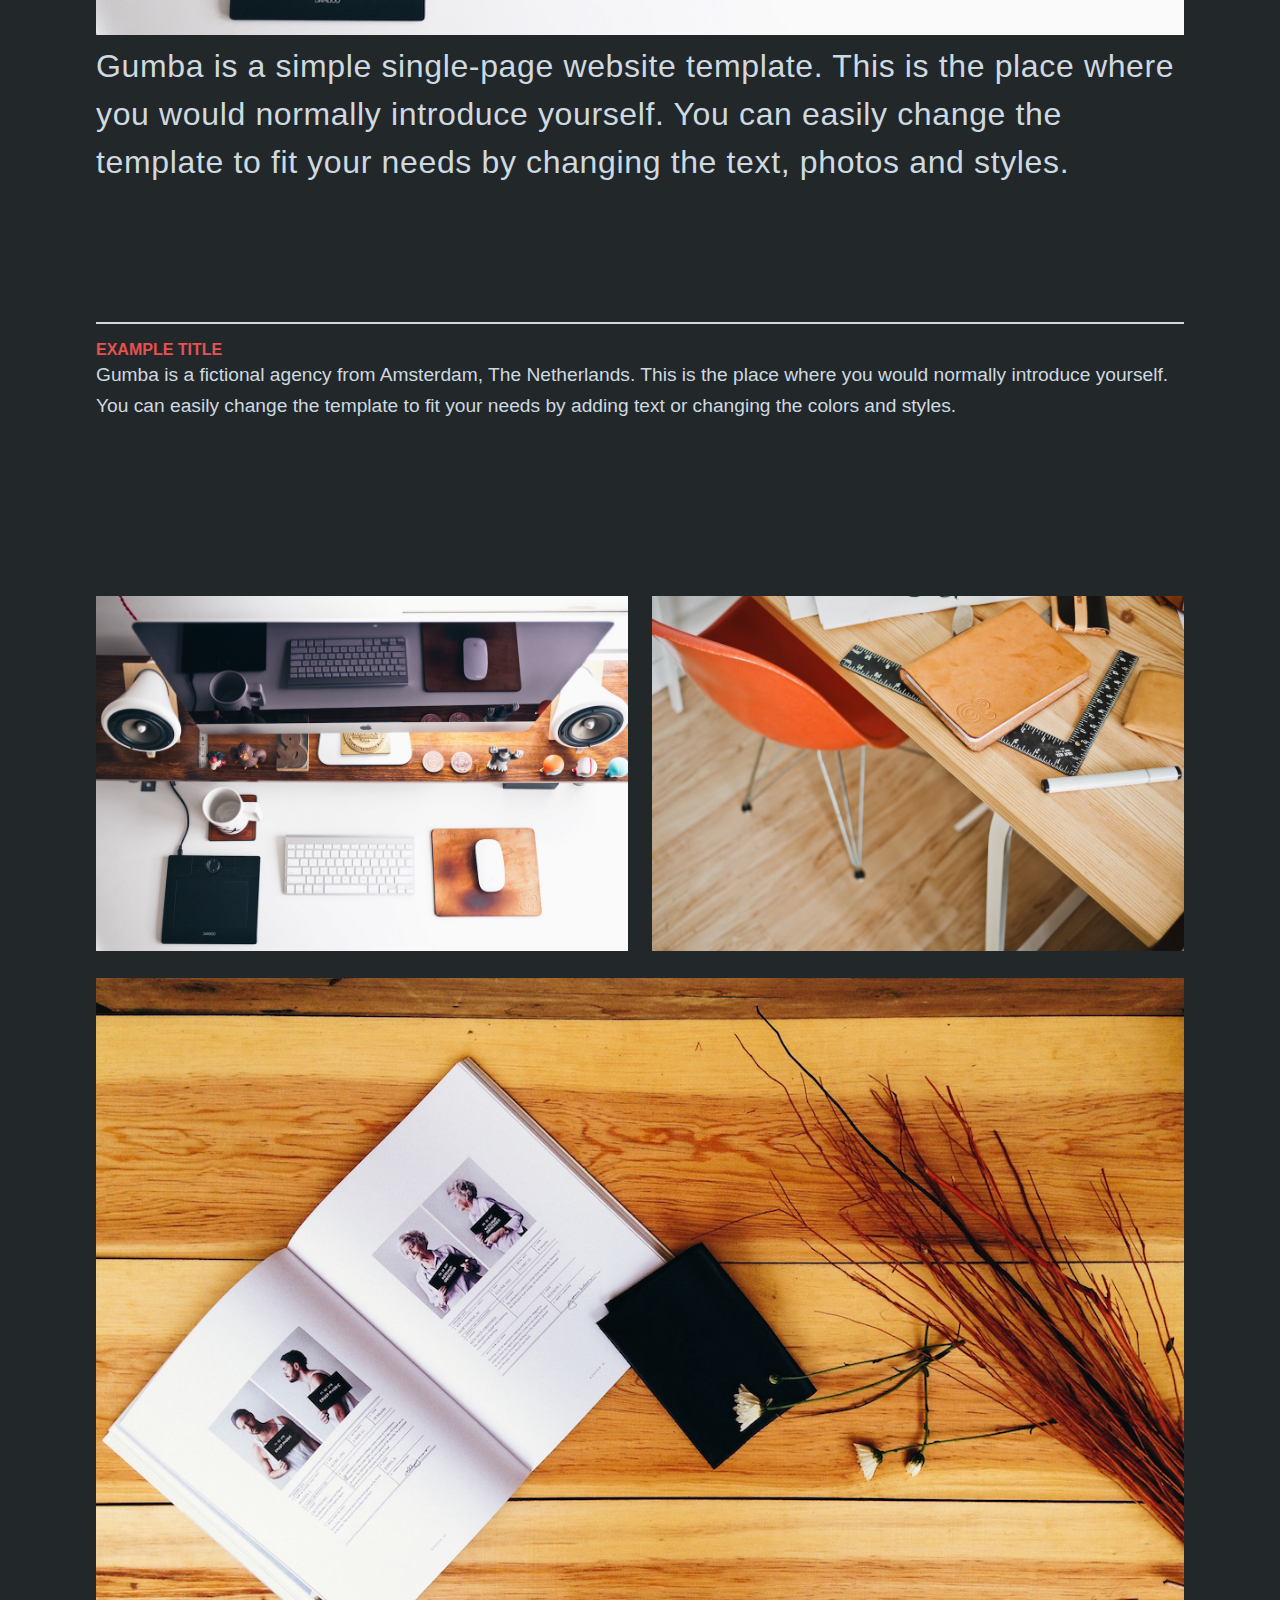
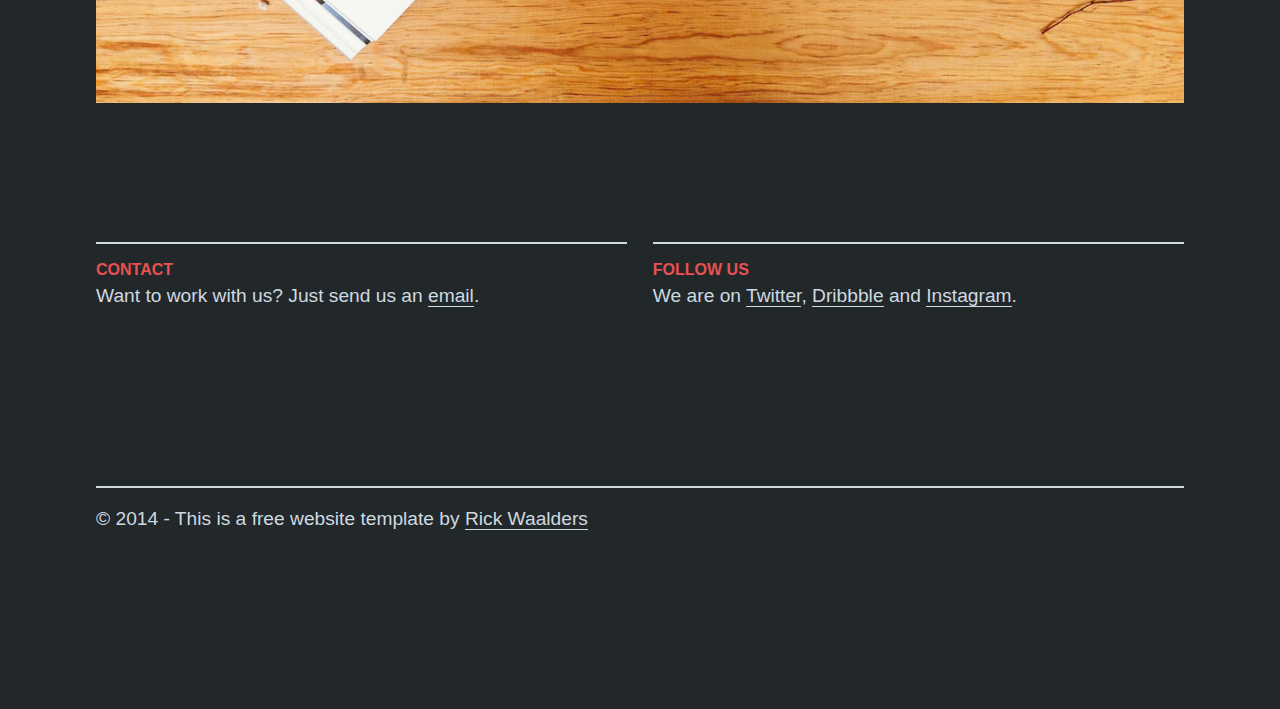
==== commit 95267b35: "testing stuff" ====
--- a/index.html
+++ b/index.html
@@ -35,6 +35,7 @@
 	<div id="content">
 
 		<section class="intro">
+			<a href="img/example-photo-b.jpg" rel="lightbox" class="col-2"><img src="img/example-photo-b.jpg" alt="Example photo"></a>
 			<a href="img/example-photo-b.jpg" rel="lightbox" class="col-2"><img src="img/example-photo-b.jpg" alt="Example photo"></a>
 			<p>
 				Gumba is a simple single-page website template. This is the place where you would normally introduce yourself. You can easily change the template to fit your needs by changing the text, photos and styles.
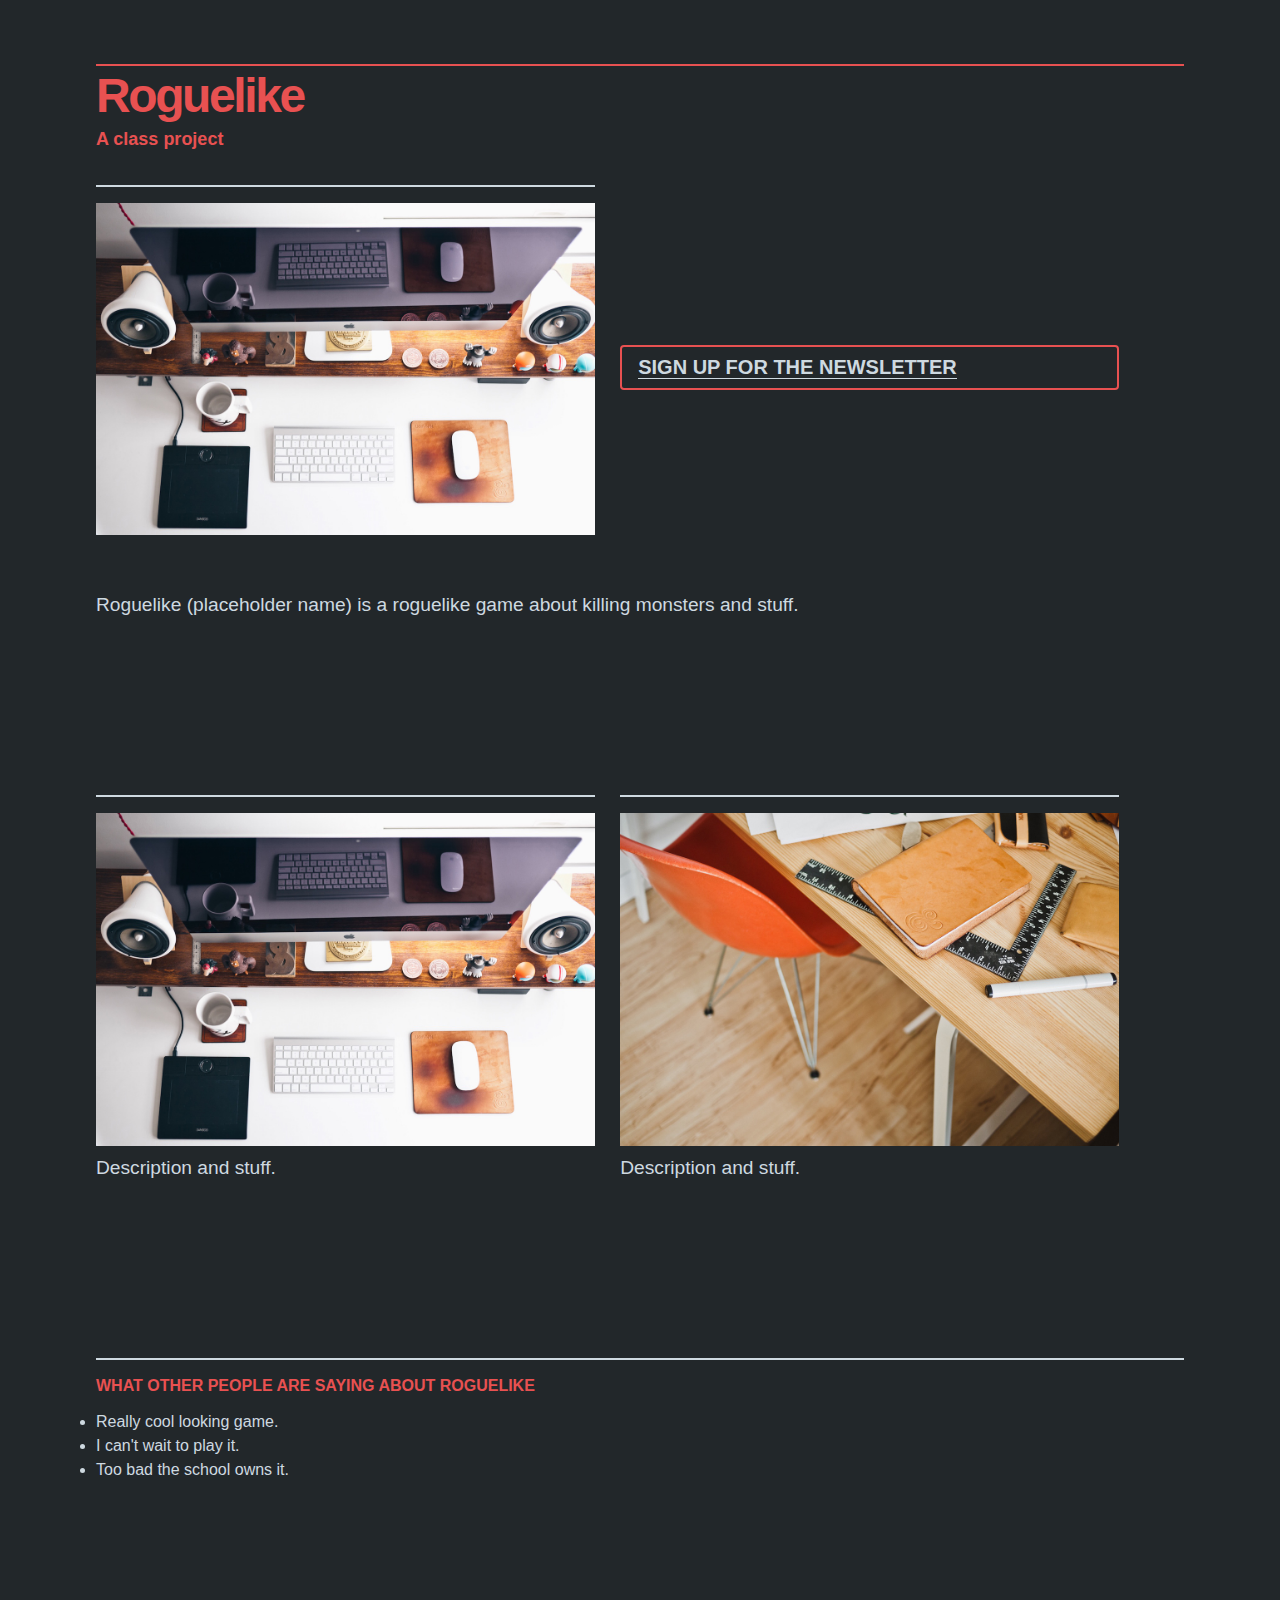
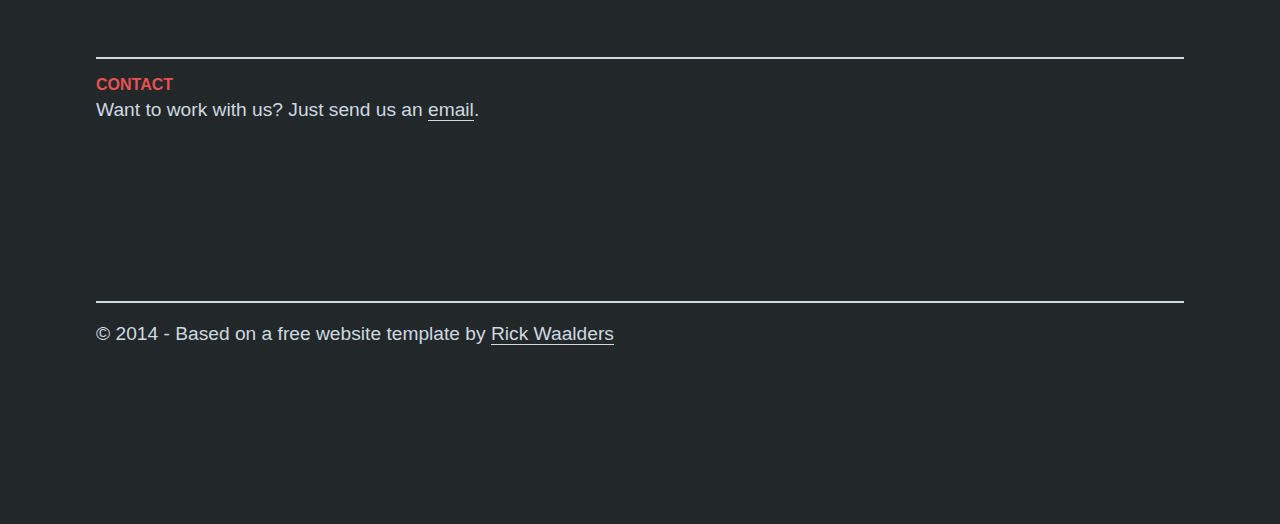
==== commit 176cff2f: "almost finished landing page" ====
--- a/index.html
+++ b/index.html
@@ -9,7 +9,7 @@
 	<link rel="stylesheet" href="css/vendor/fluidbox.min.css">
 	<link rel="stylesheet" href="css/main.css">
 
-	<title>Gumba Template</title>
+	<title>Roguelike Game</title>
 
 </head>
 <body>
@@ -18,8 +18,8 @@
 	<header>
 
 		<div id="logo-container">
-			<div id="logo"><a href="/">Gumba</a></div>
-			<div id="subtitle">A design agency from Amsterdam</div>
+			<div id="logo"><a href="/">Roguelike</a></div>
+			<div id="subtitle">A class project</div>
 		</div>
 <!-- 		<nav>
 			<ul>
@@ -34,43 +34,54 @@
 
 	<div id="content">
 
-		<section class="intro">
-			<a href="img/example-photo-b.jpg" rel="lightbox" class="col-2"><img src="img/example-photo-b.jpg" alt="Example photo"></a>
-			<a href="img/example-photo-b.jpg" rel="lightbox" class="col-2"><img src="img/example-photo-b.jpg" alt="Example photo"></a>
-			<p>
-				Gumba is a simple single-page website template. This is the place where you would normally introduce yourself. You can easily change the template to fit your needs by changing the text, photos and styles.
-			</p>
-		</section>
-
 		<section class="row">
-			<div class="col-full">
-				<h2>Example title</h2>
+			<div class="col">
+				<a href="img/example-photo-b.jpg" rel="lightbox" class="col-2"><img src="img/example-photo-b.jpg" alt="Example photo"></a>
+			</div>
+			<div class="col-button">
+				<h3>
+					<a href="#">Sign up for the newsletter</a>
+				</h3>
+			</div>
+			<div class="col-borderless">
 				<p>
-					Gumba is a fictional agency from Amsterdam, The Netherlands. This is the place where you would normally introduce yourself. You can easily change the template to fit your needs by adding text or changing the colors and styles.
+				Roguelike (placeholder name) is a roguelike game about killing monsters and stuff.
 				</p>
-			</div>
-		</section>
-
-		<section class="row">
-			<div class="photo-grid">
-				<a href="img/example-photo-b.jpg" rel="lightbox" class="col-2"><img src="img/example-photo-b.jpg" alt="Example photo"></a>
-				<a href="img/example-photo-c.jpg" rel="lightbox" class="col-2"><img src="img/example-photo-c.jpg" alt="Example photo"></a>
-				<a href="img/example-photo-a.jpg" rel="lightbox" class="col-1"><img src="img/example-photo-a.jpg" alt="Example photo"></a>
 			</div>
 		</section>
 
 
 		<section class="row">
 			<div class="col">
-				<h2>Contact</h2>
+				<a href="img/example-photo-b.jpg" rel="lightbox" class="col-2"><img src="img/example-photo-b.jpg" alt="Example photo"></a>
 				<p>
-					Want to work with us? Just send us an <a href="mailto:#">email</a>.
+				Description and stuff.
 				</p>
 			</div>
 			<div class="col">
-				<h2>Follow us</h2>
+				<a href="img/example-photo-c.jpg" rel="lightbox" class="col-2"><img src="img/example-photo-c.jpg" alt="Example photo"></a>
+			<p>
+			Description and stuff.
+			</p>
+			</div>
+		</section>
+
+		<section class="row">
+			<div class="col-full">
+				<h2>What other people are saying about Roguelike</h2>
+					<p>				
+						<li>Really cool looking game.</li>
+						<li>I can't wait to play it.</li>
+						<li>Too bad the school owns it.</li>
+					</p>
+			</div>
+		</section>
+
+		<section class="row">
+			<div class="col-full">
+				<h2>Contact</h2>
 				<p>
-					We are on <a href="http://twitter.com/rickwaalders">Twitter</a>, <a href="http://dribbble.com/rickwaalders">Dribbble</a> and <a href="http://instagram.com/rickwaalders">Instagram</a>.
+					Want to work with us? Just send us an <a href="mailto:afulsom@smu.edu">email</a>.
 				</p>
 			</div>
 		</section>
@@ -79,7 +90,7 @@
 		<section class="row">
 			<div class="col-full">
 				<p>
-					© 2014 - This is a free website template by <a href="http://www.pixelsbyrick.com">Rick Waalders</a>
+					© 2014 - Based on a free website template by <a href="http://www.pixelsbyrick.com">Rick Waalders</a>
 				</p>
 			</div>
 		</section>
--- a/css/main.css
+++ b/css/main.css
@@ -379,7 +379,7 @@
   }
 }
 header #logo-container #logo {
-  padding-top: 0.5em;
+  padding-top: 0.0em;
   font-weight: bold;
   font-size: 48px;
   line-height: 60px;
@@ -477,9 +477,11 @@
 }
 #content section.intro {
   max-width: 68em;
+  margin-top: 2em;
   margin-left: auto;
   margin-right: auto;
   margin-bottom: 5em;
+  width: 60%;
 }
 #content section.intro:after {
   content: "";
@@ -541,13 +543,41 @@
   font-size: 1.2em;
   line-height: 1.6em;
 }
+#content section.row h3 {
+  text-transform: uppercase;
+  font-size: 1.25em;
+  font-weight: bold;
+  color: #e85151;
+  margin-bottom: 0.05em;
+  border-radius: 0.2em;
+  padding: 0.4em;
+  padding-left: 0.8em;
+  padding-right: 0.8em;
+  border: 2px solid #e85151;
+}
 #content section.row .col, #content section.row .col-full {
   float: left;
   display: block;
   margin-right: 2.35765%;
-  width: 48.82117%;
+  width: 45.82117%;
   border-top: 2px solid #ced9e0;
   padding-top: 1em;
+  padding-bottom: 3em;
+}
+ #content section.row .col-borderless {
+  float: left;
+  display: block;
+  margin-right: 2.35765%;
+  width: 100%;
+  padding-top: 0em;
+  padding-bottom: 3em;
+}
+#content section.row .col-button {
+  float: left;
+  display: block;
+  margin-right: 2.35765%;
+  width: 45.82117%;
+  padding-top: 10em;
   padding-bottom: 3em;
 }
 #content section.row .col:last-child, #content section.row .col-full:last-child {
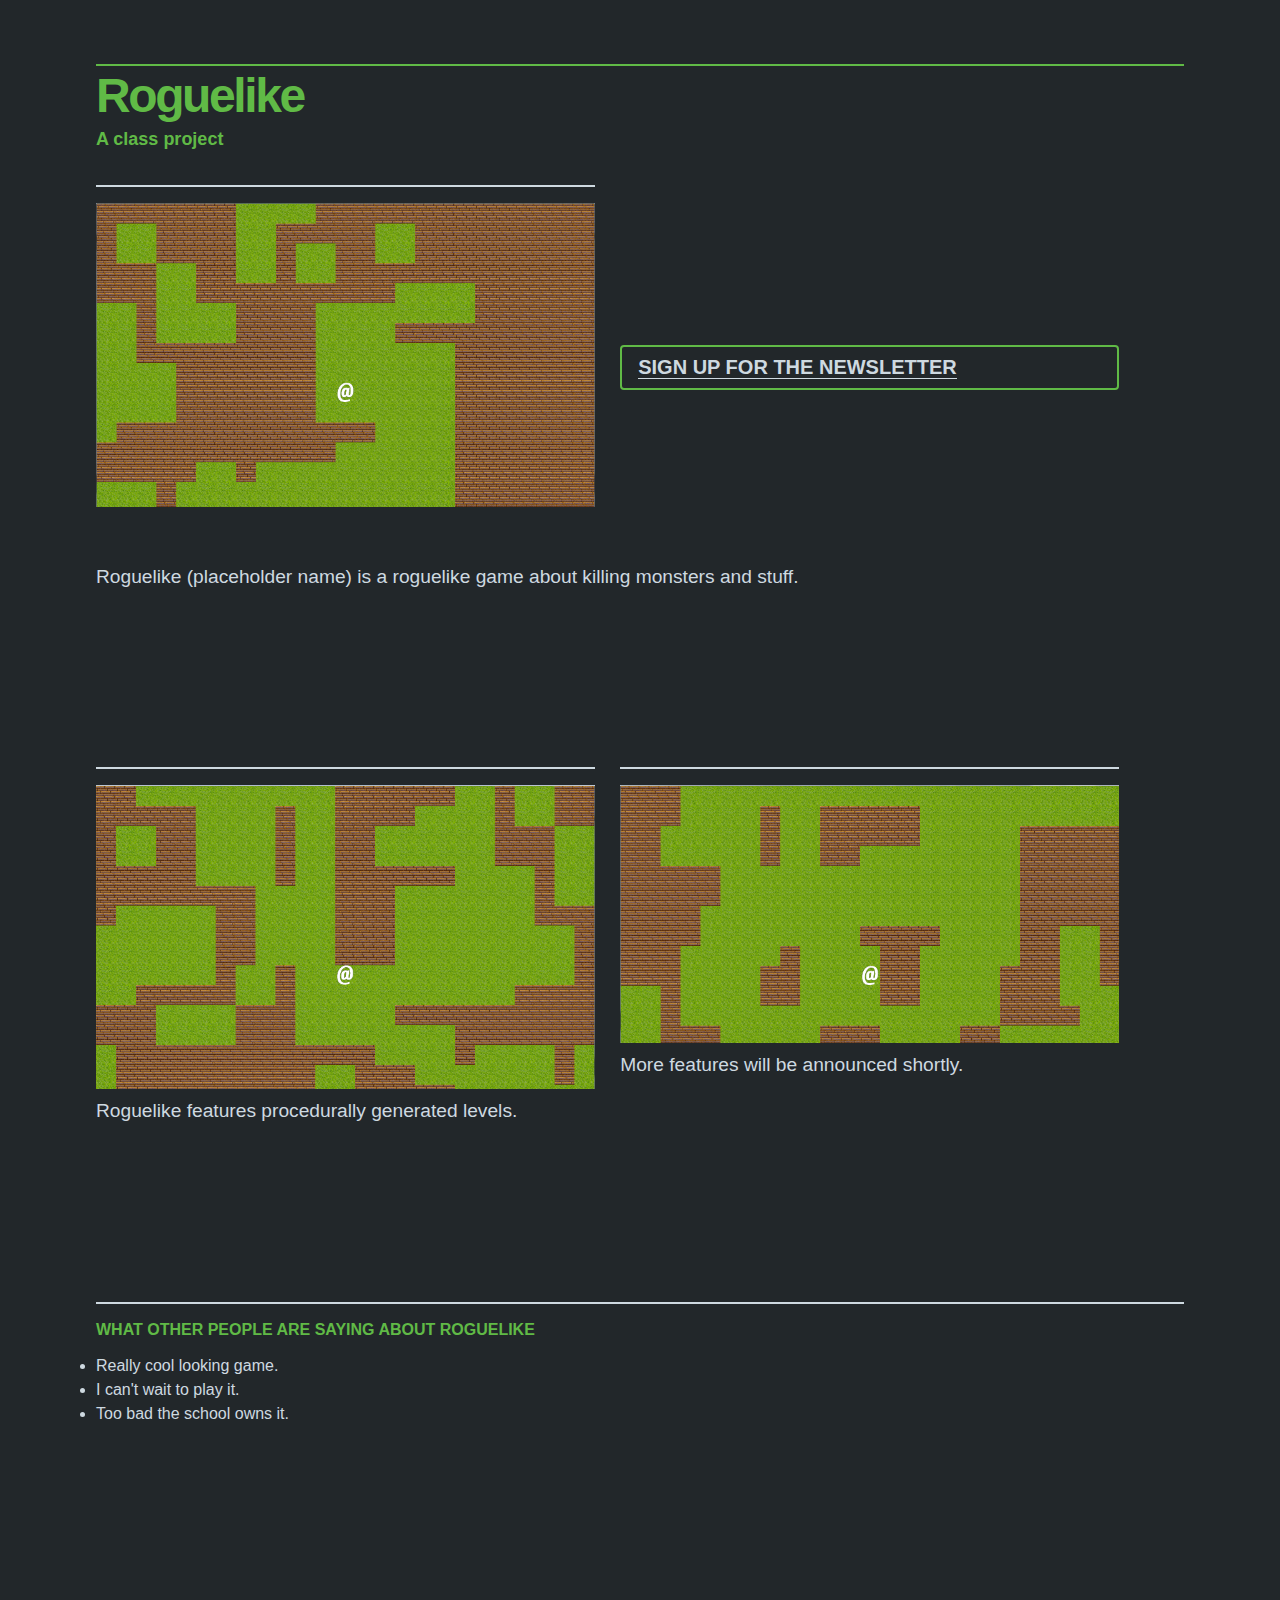
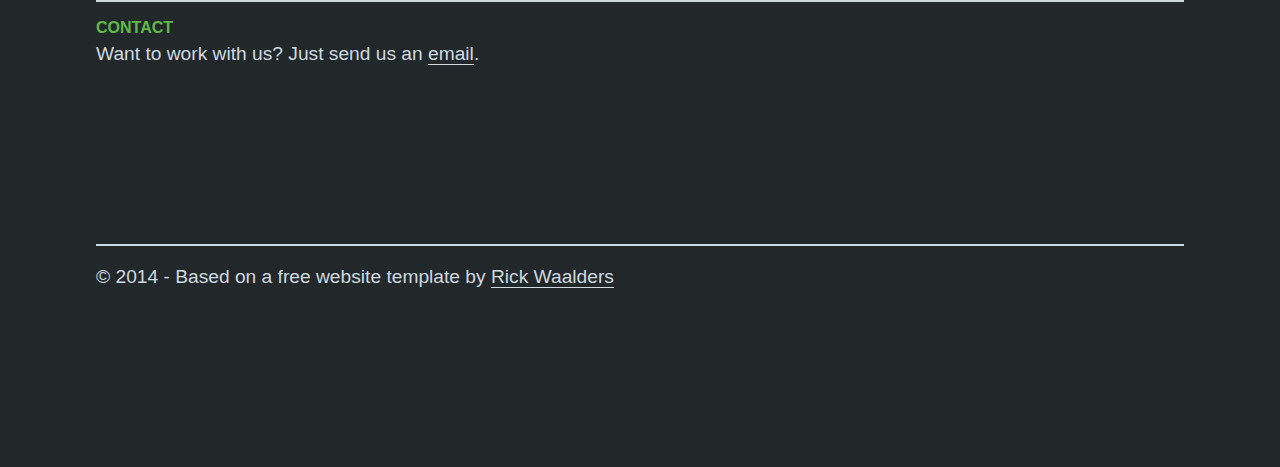
==== commit 9ec612f2: "Changes to color and images" ====
--- a/index.html
+++ b/index.html
@@ -36,7 +36,7 @@
 
 		<section class="row">
 			<div class="col">
-				<a href="img/example-photo-b.jpg" rel="lightbox" class="col-2"><img src="img/example-photo-b.jpg" alt="Example photo"></a>
+				<a href="img/image1.png" rel="lightbox"><img src="img/image1.png" alt="Example photo"></a>
 			</div>
 			<div class="col-button">
 				<h3>
@@ -53,16 +53,16 @@
 
 		<section class="row">
 			<div class="col">
-				<a href="img/example-photo-b.jpg" rel="lightbox" class="col-2"><img src="img/example-photo-b.jpg" alt="Example photo"></a>
+				<a href="img/image2.png" rel="lightbox" class="col-2"><img src="img/image2.png" alt="Example photo"></a>
 				<p>
-				Description and stuff.
+				Roguelike features procedurally generated levels.
 				</p>
 			</div>
 			<div class="col">
-				<a href="img/example-photo-c.jpg" rel="lightbox" class="col-2"><img src="img/example-photo-c.jpg" alt="Example photo"></a>
-			<p>
-			Description and stuff.
-			</p>
+				<a href="img/image3.png" rel="lightbox" class="col-2"><img src="img/image3.png" alt="Example photo"></a>
+				<p>
+				More features will be announced shortly.
+				</p>
 			</div>
 		</section>
 
--- a/css/main.css
+++ b/css/main.css
@@ -326,7 +326,7 @@
 }
 
 a:hover {
-  color: #e85151;
+  color: #60ba46;
 }
 
 header {
@@ -334,7 +334,7 @@
   margin-left: auto;
   margin-right: auto;
   margin-top: 4em;
-  border-top: 2px solid #e85151;
+  border-top: 2px solid #60ba46;
   opacity: 0;
   -webkit-transform: translateY(50px);
   -moz-transform: translateY(50px);
@@ -387,12 +387,12 @@
   float: none;
 }
 header #logo-container #subtitle {
-  color: #e85151;
+  color: #60ba46;
   font-weight: bold;
   font-size: 18px;
 }
 header a {
-  color: #e85151;
+  color: #60ba46;
   text-decoration: none;
   border: none;
 }
@@ -536,7 +536,7 @@
   text-transform: uppercase;
   font-size: 1.0em;
   font-weight: bold;
-  color: #e85151;
+  color: #60ba46;
   margin-bottom: 0.05em;
 }
 #content section.row p {
@@ -547,13 +547,13 @@
   text-transform: uppercase;
   font-size: 1.25em;
   font-weight: bold;
-  color: #e85151;
+  color: #60ba46;
   margin-bottom: 0.05em;
   border-radius: 0.2em;
   padding: 0.4em;
   padding-left: 0.8em;
   padding-right: 0.8em;
-  border: 2px solid #e85151;
+  border: 2px solid #60ba46;
 }
 #content section.row .col, #content section.row .col-full {
   float: left;
